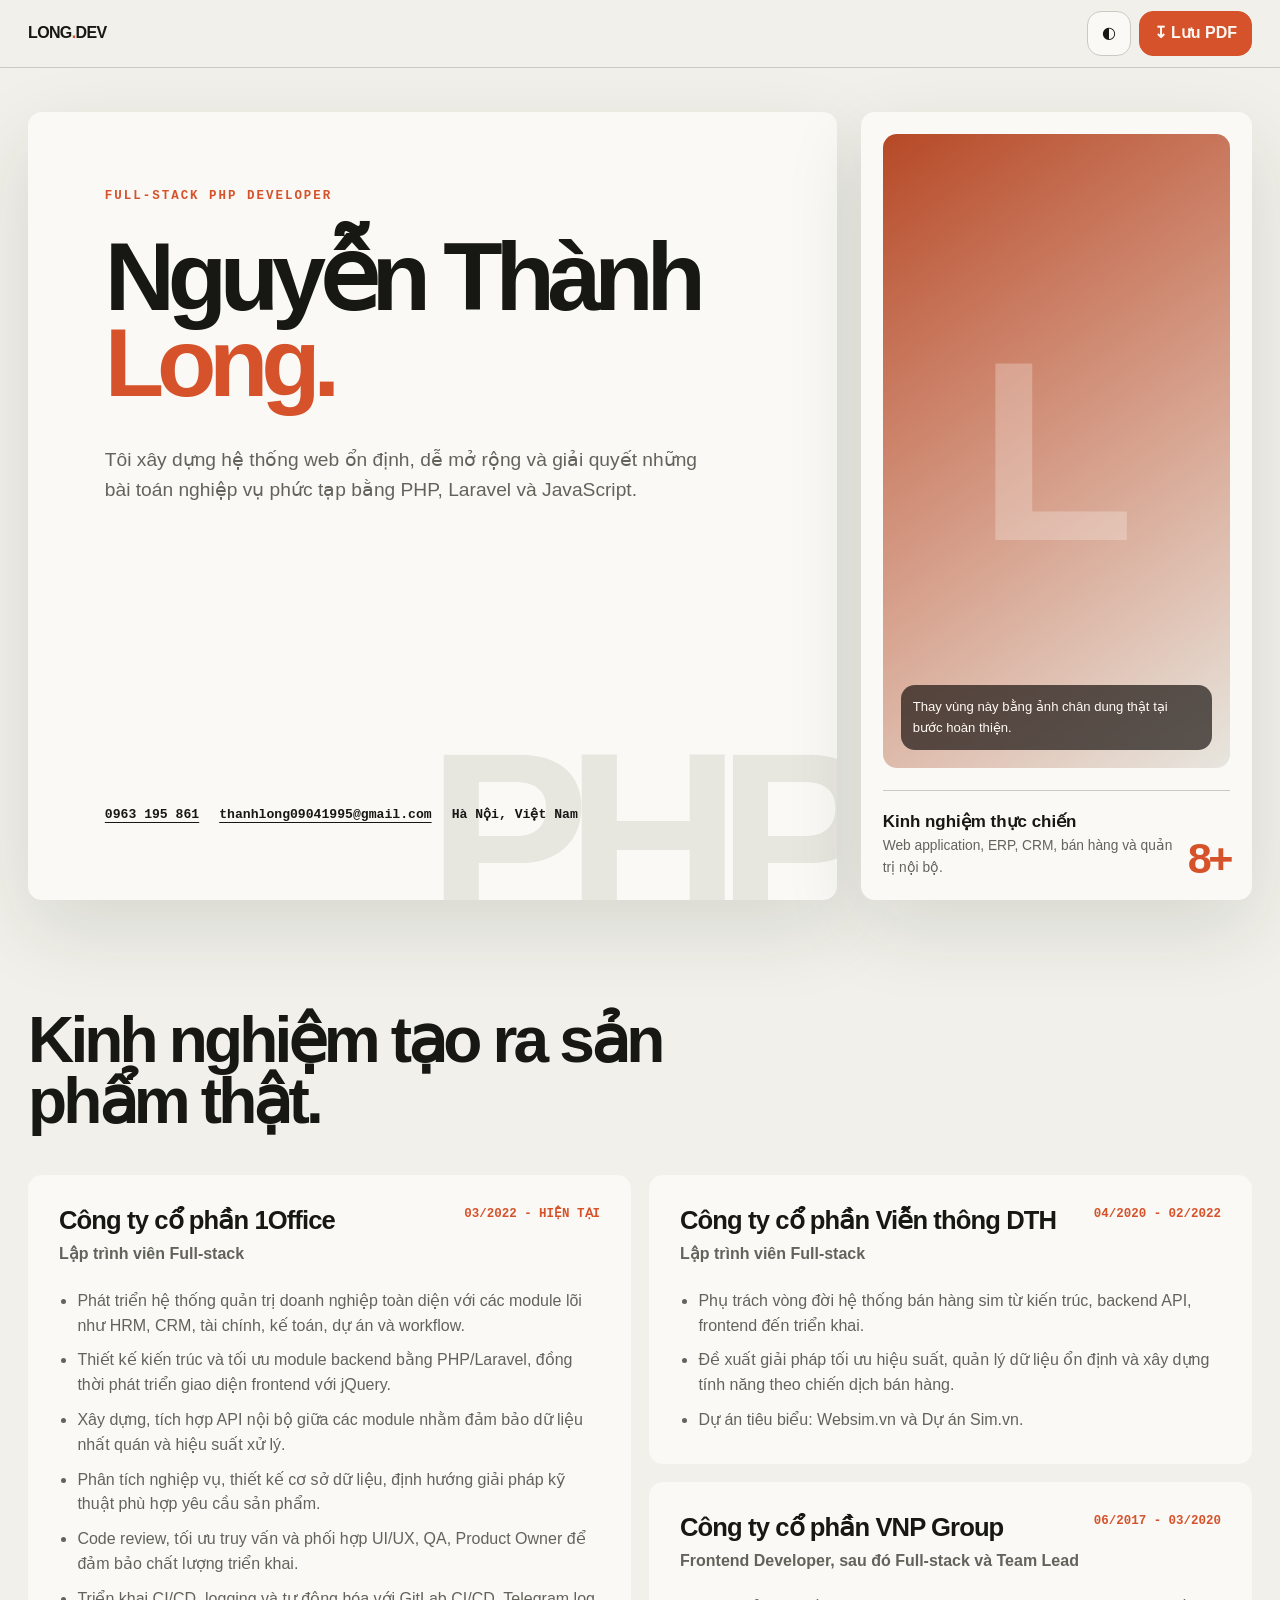
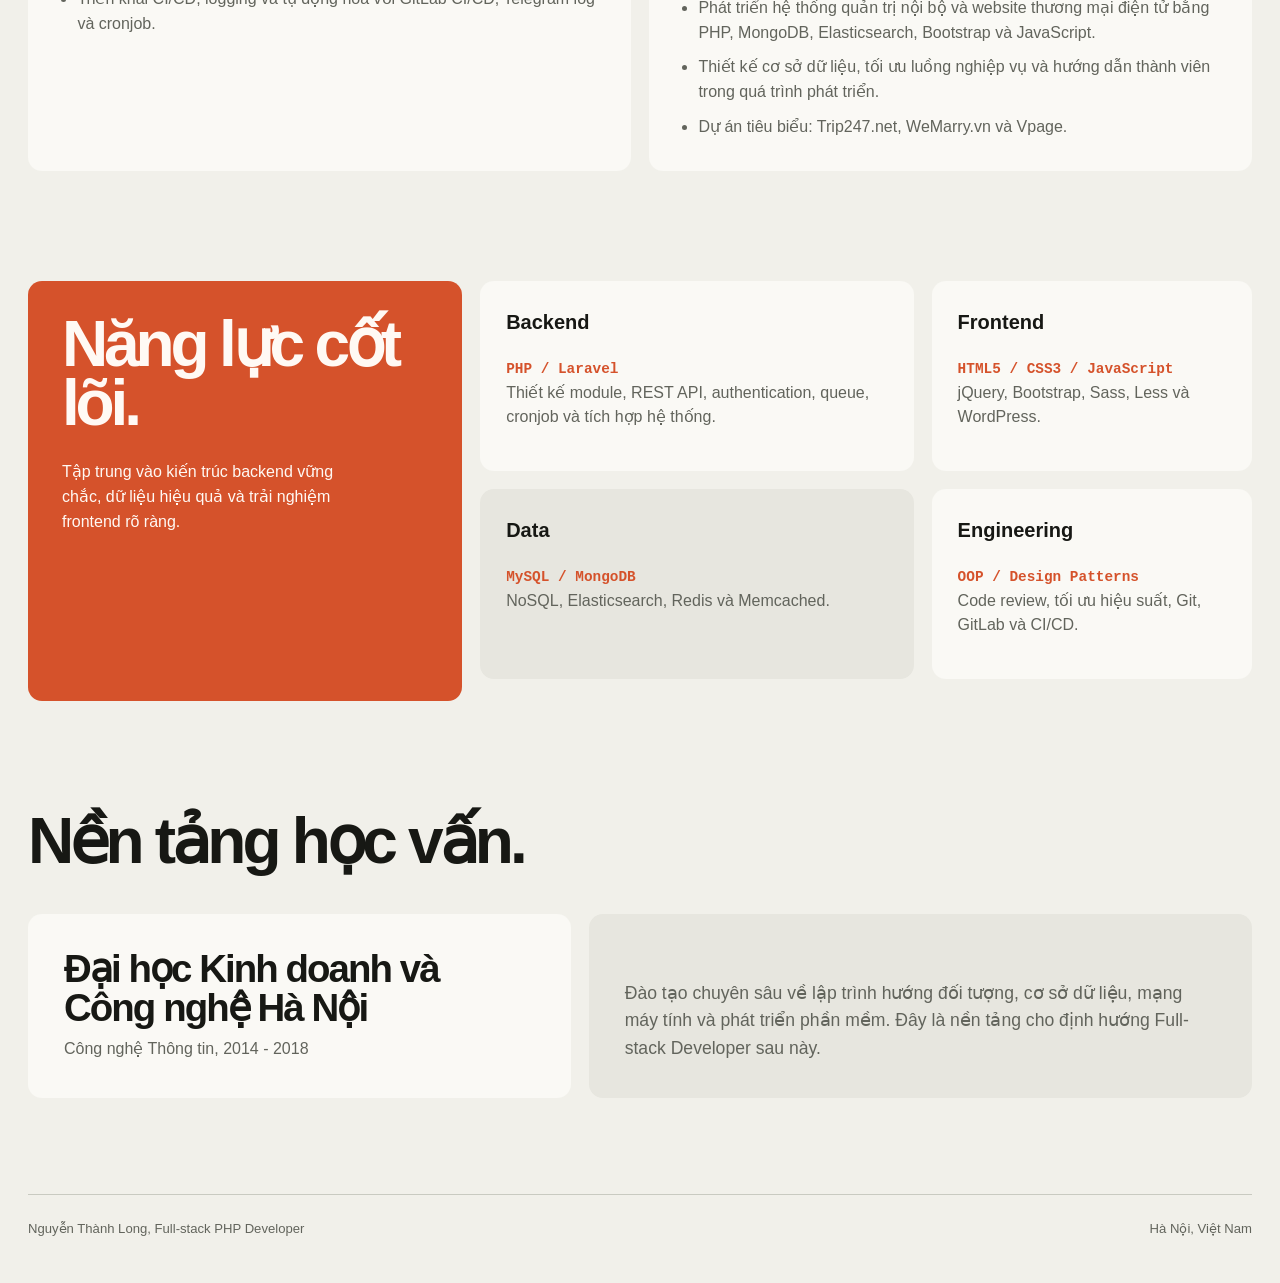
==== index.html @ 144e6370 "Publish Nguyen Thanh Long developer CV" ====
<!doctype html>
<html lang="vi">
<head>
  <meta charset="utf-8">
  <meta name="viewport" content="width=device-width, initial-scale=1">
  <meta name="description" content="CV Nguyễn Thành Long - Full-stack PHP/Laravel Developer với hơn 8 năm kinh nghiệm phát triển sản phẩm web.">
  <meta name="theme-color" content="#11120f">
  <title>Nguyễn Thành Long | Full-stack PHP Developer</title>
  <style>
    :root {
      color-scheme: light dark;
      --bg: #f1f0ea;
      --surface: #faf9f5;
      --surface-2: #e7e6df;
      --ink: #171814;
      --muted: #62645c;
      --line: #c9cac1;
      --accent: #d5522b;
      --accent-ink: #fff9f4;
      --radius: 14px;
      --shadow: 0 28px 80px rgba(37, 39, 31, .12);
    }
    @media (prefers-color-scheme: dark) {
      :root {
        --bg: #11120f;
        --surface: #191a16;
        --surface-2: #22231e;
        --ink: #eeeee8;
        --muted: #a9aba1;
        --line: #383a32;
        --accent: #e76a41;
        --accent-ink: #17100d;
        --shadow: 0 28px 80px rgba(0, 0, 0, .28);
      }
    }
    [data-theme="light"] {
      color-scheme: light;
      --bg: #f1f0ea; --surface: #faf9f5; --surface-2: #e7e6df; --ink: #171814;
      --muted: #62645c; --line: #c9cac1; --accent: #d5522b; --accent-ink: #fff9f4;
      --shadow: 0 28px 80px rgba(37, 39, 31, .12);
    }
    [data-theme="dark"] {
      color-scheme: dark;
      --bg: #11120f; --surface: #191a16; --surface-2: #22231e; --ink: #eeeee8;
      --muted: #a9aba1; --line: #383a32; --accent: #e76a41; --accent-ink: #17100d;
      --shadow: 0 28px 80px rgba(0, 0, 0, .28);
    }
    * { box-sizing: border-box; }
    html { scroll-behavior: smooth; }
    body {
      margin: 0;
      background: var(--bg);
      color: var(--ink);
      font-family: "Segoe UI Variable Display", "Aptos", "Helvetica Neue", Arial, sans-serif;
      line-height: 1.55;
      transition: background .25s ease, color .25s ease;
    }
    button, a { font: inherit; }
    a { color: inherit; }
    a:focus-visible, button:focus-visible { outline: 3px solid var(--accent); outline-offset: 4px; }
    .skip { position: fixed; top: 12px; left: 12px; transform: translateY(-150%); background: var(--accent); color: var(--accent-ink); padding: 10px 14px; z-index: 10; border-radius: var(--radius); }
    .skip:focus { transform: translateY(0); }
    .topbar {
      position: sticky; top: 0; z-index: 5; height: 68px;
      display: flex; align-items: center; justify-content: space-between;
      max-width: 1280px; margin: auto; padding: 0 28px;
      background: color-mix(in srgb, var(--bg) 88%, transparent);
      backdrop-filter: blur(16px); border-bottom: 1px solid var(--line);
    }
    .brand { font-weight: 800; letter-spacing: -.04em; text-decoration: none; }
    .brand span { color: var(--accent); }
    .actions { display: flex; gap: 8px; }
    .icon-btn, .print-btn {
      min-height: 42px; border: 1px solid var(--line); border-radius: var(--radius);
      background: var(--surface); color: var(--ink); cursor: pointer; padding: 9px 14px;
      transition: transform .2s ease, border-color .2s ease, background .2s ease;
    }
    .icon-btn:hover, .print-btn:hover { border-color: var(--accent); transform: translateY(-2px); }
    .icon-btn:active, .print-btn:active { transform: translateY(1px); }
    .print-btn { background: var(--accent); color: var(--accent-ink); border-color: var(--accent); font-weight: 700; white-space: nowrap; }
    main { max-width: 1280px; margin: auto; padding: 44px 28px 96px; }
    .hero {
      min-height: calc(100dvh - 112px); display: grid; grid-template-columns: minmax(0, 1.55fr) minmax(290px, .75fr);
      gap: 24px; align-items: stretch;
    }
    .intro, .profile-panel { border-radius: var(--radius); background: var(--surface); box-shadow: var(--shadow); }
    .intro { padding: clamp(32px, 6vw, 78px); display: flex; flex-direction: column; justify-content: space-between; overflow: hidden; position: relative; }
    .intro::after { content: "PHP"; position: absolute; right: -18px; bottom: -60px; font-weight: 900; font-size: clamp(8rem, 19vw, 18rem); letter-spacing: -.1em; color: var(--surface-2); line-height: 1; z-index: 0; }
    .intro > * { position: relative; z-index: 1; }
    .eyebrow { margin: 0 0 30px; color: var(--accent); font: 700 .78rem/1.2 Consolas, monospace; text-transform: uppercase; letter-spacing: .16em; }
    h1 { margin: 0; max-width: 820px; font-size: clamp(3.2rem, 7.6vw, 7.4rem); line-height: .89; letter-spacing: -.075em; font-weight: 850; }
    h1 strong { display: block; color: var(--accent); font-weight: inherit; }
    .summary { margin: 38px 0 0; max-width: 58ch; font-size: clamp(1rem, 1.5vw, 1.25rem); color: var(--muted); }
    .hero-meta { display: flex; flex-wrap: wrap; gap: 10px 20px; margin-top: 56px; font: 600 .82rem/1.3 Consolas, monospace; }
    .hero-meta a { text-decoration-thickness: 1px; text-underline-offset: 4px; }
    .profile-panel { padding: 22px; display: grid; grid-template-rows: 1fr auto; gap: 22px; }
    .portrait {
      min-height: 430px; border-radius: var(--radius); overflow: hidden; position: relative;
      background: linear-gradient(145deg, color-mix(in srgb, var(--accent) 72%, #653015), var(--surface-2));
      display: grid; place-items: center;
    }
    .portrait::before { content: "L"; font-size: clamp(10rem, 20vw, 18rem); font-weight: 900; color: color-mix(in srgb, var(--surface) 28%, transparent); line-height: 1; }
    .portrait-note { position: absolute; inset: auto 18px 18px; margin: 0; padding: 12px; border-radius: var(--radius); color: #fff9f4; background: rgba(22, 16, 13, .68); backdrop-filter: blur(10px); font-size: .82rem; }
    .status { display: grid; grid-template-columns: 1fr auto; gap: 14px; align-items: end; border-top: 1px solid var(--line); padding-top: 18px; }
    .status p { margin: 0; color: var(--muted); font-size: .86rem; }
    .status strong { display: block; color: var(--ink); font-size: 1.06rem; }
    .status .years { color: var(--accent); font-size: 2.7rem; line-height: .9; letter-spacing: -.08em; font-weight: 850; }
    section:not(.hero) { padding-top: 110px; }
    .section-title { margin: 0 0 42px; max-width: 760px; font-size: clamp(2.4rem, 5vw, 5.6rem); line-height: .96; letter-spacing: -.06em; }
    .timeline { display: grid; grid-template-columns: 1fr 1fr; gap: 18px; }
    .job { background: var(--surface); border-radius: var(--radius); padding: 30px; border: 1px solid transparent; transition: transform .25s ease, border-color .25s ease; }
    .job:first-child { grid-row: span 2; }
    .job:hover { transform: translateY(-4px); border-color: var(--accent); }
    .job-head { display: flex; justify-content: space-between; gap: 24px; align-items: start; }
    .job h3 { margin: 0; font-size: clamp(1.35rem, 2vw, 2rem); line-height: 1.1; letter-spacing: -.035em; }
    .period { flex: none; color: var(--accent); font: 700 .78rem/1.4 Consolas, monospace; }
    .role { color: var(--muted); margin: 8px 0 22px; font-weight: 650; }
    .job ul { margin: 0; padding-left: 1.15rem; color: var(--muted); }
    .job li + li { margin-top: 10px; }
    .skills-layout { display: grid; grid-template-columns: .72fr 1.28fr; gap: 18px; align-items: start; }
    .skill-lead { min-height: 420px; padding: 34px; border-radius: var(--radius); background: var(--accent); color: var(--accent-ink); position: sticky; top: 92px; }
    .skill-lead h2 { margin: 0; font-size: clamp(2.8rem, 5vw, 5rem); line-height: .92; letter-spacing: -.065em; }
    .skill-lead p { margin: 28px 0 0; max-width: 31ch; }
    .skill-grid { display: grid; grid-template-columns: 1.15fr .85fr; gap: 18px; }
    .skill { min-height: 190px; padding: 26px; border-radius: var(--radius); background: var(--surface); }
    .skill:nth-child(3n) { background: var(--surface-2); }
    .skill h3 { margin: 0 0 18px; font-size: 1.25rem; }
    .skill p { margin: 0; color: var(--muted); }
    .skill code { color: var(--accent); font: 700 .9rem Consolas, monospace; }
    .education { display: grid; grid-template-columns: .9fr 1.1fr; gap: 18px; }
    .edu-main, .edu-note { padding: 36px; border-radius: var(--radius); background: var(--surface); }
    .edu-main h3 { margin: 0 0 10px; font-size: clamp(1.8rem, 3vw, 3.2rem); line-height: 1; letter-spacing: -.05em; }
    .edu-main p, .edu-note p { color: var(--muted); margin: 10px 0 0; }
    .edu-note { background: var(--surface-2); display: flex; align-items: end; font-size: 1.1rem; }
    footer { max-width: 1280px; margin: auto; padding: 0 28px 44px; }
    .footer-inner { border-top: 1px solid var(--line); padding-top: 24px; display: flex; justify-content: space-between; gap: 20px; color: var(--muted); font-size: .82rem; }
    .reveal { animation: reveal .72s cubic-bezier(.16, 1, .3, 1) both; }
    .reveal:nth-child(2) { animation-delay: .1s; }
    @keyframes reveal { from { opacity: 0; transform: translateY(24px); } to { opacity: 1; transform: none; } }
    @media (max-width: 860px) {
      .topbar { padding-inline: 16px; }
      main { padding: 24px 16px 72px; }
      .hero, .timeline, .skills-layout, .education { grid-template-columns: 1fr; min-height: auto; }
      .intro { min-height: 640px; padding: 32px 24px; }
      .profile-panel { grid-template-columns: .85fr 1.15fr; grid-template-rows: none; }
      .portrait { min-height: 330px; }
      .job:first-child { grid-row: auto; }
      .skill-lead { min-height: auto; position: static; }
      section:not(.hero) { padding-top: 80px; }
    }
    @media (max-width: 600px) {
      .brand { max-width: 120px; line-height: 1.05; }
      .print-btn span { display: none; }
      .profile-panel, .skill-grid { grid-template-columns: 1fr; }
      .portrait { min-height: 390px; }
      .job-head { display: block; }
      .period { display: block; margin-top: 10px; }
      .footer-inner { flex-direction: column; }
    }
    @media (prefers-reduced-motion: reduce) {
      html { scroll-behavior: auto; }
      *, *::before, *::after { animation-duration: .01ms !important; animation-iteration-count: 1 !important; transition-duration: .01ms !important; }
    }
    @media print {
      :root, [data-theme] { color-scheme: light; --bg: #fff; --surface: #fff; --surface-2: #f0f0ec; --ink: #111; --muted: #444; --line: #bbb; --accent: #b83c1e; --accent-ink: #fff; --shadow: none; }
      @page { size: A4; margin: 12mm; }
      body { font-size: 10pt; background: #fff; }
      .topbar, .portrait-note { display: none; }
      main { max-width: none; padding: 0; }
      .hero { min-height: auto; grid-template-columns: 1.55fr .45fr; gap: 8mm; }
      .intro, .profile-panel, .job, .skill, .skill-lead, .edu-main, .edu-note { box-shadow: none; break-inside: avoid; }
      .intro { padding: 9mm; min-height: 105mm; }
      h1 { font-size: 42pt; }
      .summary { margin-top: 8mm; }
      .hero-meta { margin-top: 9mm; }
      .profile-panel { padding: 5mm; }
      .portrait { min-height: 72mm; }
      section:not(.hero) { padding-top: 12mm; }
      .section-title { font-size: 26pt; margin-bottom: 6mm; }
      .timeline { grid-template-columns: 1fr; gap: 5mm; }
      .job { padding: 7mm; border: 1px solid var(--line); }
      .job ul { columns: 2; column-gap: 8mm; }
      .skills-layout { grid-template-columns: .7fr 1.3fr; }
      .skill-lead { position: static; min-height: 0; padding: 7mm; }
      .skill-grid { gap: 4mm; }
      .skill { min-height: 0; padding: 6mm; }
      footer { padding: 8mm 0 0; }
    }
  </style>
</head>
<body>
  <a class="skip" href="#content">Bỏ qua điều hướng</a>
  <header class="topbar">
    <a class="brand" href="#content" aria-label="Về đầu trang">LONG<span>.</span>DEV</a>
    <div class="actions">
      <button class="icon-btn" id="themeToggle" type="button" aria-label="Đổi giao diện sáng tối" title="Đổi giao diện">◐</button>
      <button class="print-btn" type="button" onclick="window.print()" aria-label="In hoặc lưu CV thành PDF">↧ <span>Lưu PDF</span></button>
    </div>
  </header>

  <main id="content">
    <section class="hero" aria-labelledby="hero-title">
      <article class="intro reveal">
        <div>
          <p class="eyebrow">Full-stack PHP Developer</p>
          <h1 id="hero-title">Nguyễn Thành <strong>Long.</strong></h1>
          <p class="summary">Tôi xây dựng hệ thống web ổn định, dễ mở rộng và giải quyết những bài toán nghiệp vụ phức tạp bằng PHP, Laravel và JavaScript.</p>
        </div>
        <div class="hero-meta">
          <a href="tel:0963195861">0963 195 861</a>
          <a href="mailto:thanhlong09041995@gmail.com">thanhlong09041995@gmail.com</a>
          <span>Hà Nội, Việt Nam</span>
        </div>
      </article>

      <aside class="profile-panel reveal" aria-label="Thông tin nhanh">
        <div class="portrait" role="img" aria-label="Vị trí ảnh đại diện của Nguyễn Thành Long">
          <p class="portrait-note">Thay vùng này bằng ảnh chân dung thật tại bước hoàn thiện.</p>
        </div>
        <div class="status">
          <p><strong>Kinh nghiệm thực chiến</strong>Web application, ERP, CRM, bán hàng và quản trị nội bộ.</p>
          <div class="years" aria-label="Hơn 8 năm kinh nghiệm">8+</div>
        </div>
      </aside>
    </section>

    <section aria-labelledby="experience-title">
      <h2 class="section-title" id="experience-title">Kinh nghiệm tạo ra sản phẩm thật.</h2>
      <div class="timeline">
        <article class="job">
          <div class="job-head"><h3>Công ty cổ phần 1Office</h3><span class="period">03/2022 - HIỆN TẠI</span></div>
          <p class="role">Lập trình viên Full-stack</p>
          <ul>
            <li>Phát triển hệ thống quản trị doanh nghiệp toàn diện với các module lõi như HRM, CRM, tài chính, kế toán, dự án và workflow.</li>
            <li>Thiết kế kiến trúc và tối ưu module backend bằng PHP/Laravel, đồng thời phát triển giao diện frontend với jQuery.</li>
            <li>Xây dựng, tích hợp API nội bộ giữa các module nhằm đảm bảo dữ liệu nhất quán và hiệu suất xử lý.</li>
            <li>Phân tích nghiệp vụ, thiết kế cơ sở dữ liệu, định hướng giải pháp kỹ thuật phù hợp yêu cầu sản phẩm.</li>
            <li>Code review, tối ưu truy vấn và phối hợp UI/UX, QA, Product Owner để đảm bảo chất lượng triển khai.</li>
            <li>Triển khai CI/CD, logging và tự động hóa với GitLab CI/CD, Telegram log và cronjob.</li>
          </ul>
        </article>
        <article class="job">
          <div class="job-head"><h3>Công ty cổ phần Viễn thông DTH</h3><span class="period">04/2020 - 02/2022</span></div>
          <p class="role">Lập trình viên Full-stack</p>
          <ul>
            <li>Phụ trách vòng đời hệ thống bán hàng sim từ kiến trúc, backend API, frontend đến triển khai.</li>
            <li>Đề xuất giải pháp tối ưu hiệu suất, quản lý dữ liệu ổn định và xây dựng tính năng theo chiến dịch bán hàng.</li>
            <li>Dự án tiêu biểu: Websim.vn và Dự án Sim.vn.</li>
          </ul>
        </article>
        <article class="job">
          <div class="job-head"><h3>Công ty cổ phần VNP Group</h3><span class="period">06/2017 - 03/2020</span></div>
          <p class="role">Frontend Developer, sau đó Full-stack và Team Lead</p>
          <ul>
            <li>Phát triển hệ thống quản trị nội bộ và website thương mại điện tử bằng PHP, MongoDB, Elasticsearch, Bootstrap và JavaScript.</li>
            <li>Thiết kế cơ sở dữ liệu, tối ưu luồng nghiệp vụ và hướng dẫn thành viên trong quá trình phát triển.</li>
            <li>Dự án tiêu biểu: Trip247.net, WeMarry.vn và Vpage.</li>
          </ul>
        </article>
      </div>
    </section>

    <section class="skills-layout" aria-labelledby="skills-title">
      <div class="skill-lead">
        <h2 id="skills-title">Năng lực cốt lõi.</h2>
        <p>Tập trung vào kiến trúc backend vững chắc, dữ liệu hiệu quả và trải nghiệm frontend rõ ràng.</p>
      </div>
      <div class="skill-grid">
        <article class="skill"><h3>Backend</h3><p><code>PHP / Laravel</code><br>Thiết kế module, REST API, authentication, queue, cronjob và tích hợp hệ thống.</p></article>
        <article class="skill"><h3>Frontend</h3><p><code>HTML5 / CSS3 / JavaScript</code><br>jQuery, Bootstrap, Sass, Less và WordPress.</p></article>
        <article class="skill"><h3>Data</h3><p><code>MySQL / MongoDB</code><br>NoSQL, Elasticsearch, Redis và Memcached.</p></article>
        <article class="skill"><h3>Engineering</h3><p><code>OOP / Design Patterns</code><br>Code review, tối ưu hiệu suất, Git, GitLab và CI/CD.</p></article>
      </div>
    </section>

    <section aria-labelledby="education-title">
      <h2 class="section-title" id="education-title">Nền tảng học vấn.</h2>
      <div class="education">
        <article class="edu-main">
          <h3>Đại học Kinh doanh và Công nghệ Hà Nội</h3>
          <p>Công nghệ Thông tin, 2014 - 2018</p>
        </article>
        <aside class="edu-note">
          <p>Đào tạo chuyên sâu về lập trình hướng đối tượng, cơ sở dữ liệu, mạng máy tính và phát triển phần mềm. Đây là nền tảng cho định hướng Full-stack Developer sau này.</p>
        </aside>
      </div>
    </section>
  </main>

  <footer>
    <div class="footer-inner"><span>Nguyễn Thành Long, Full-stack PHP Developer</span><span>Hà Nội, Việt Nam</span></div>
  </footer>

  <script>
    (() => {
      const root = document.documentElement;
      const button = document.getElementById('themeToggle');
      const saved = localStorage.getItem('cv-theme');
      if (saved === 'light' || saved === 'dark') root.dataset.theme = saved;
      button.addEventListener('click', () => {
        const current = root.dataset.theme || (matchMedia('(prefers-color-scheme: dark)').matches ? 'dark' : 'light');
        const next = current === 'dark' ? 'light' : 'dark';
        root.dataset.theme = next;
        localStorage.setItem('cv-theme', next);
      });
    })();
  </script>
</body>
</html>
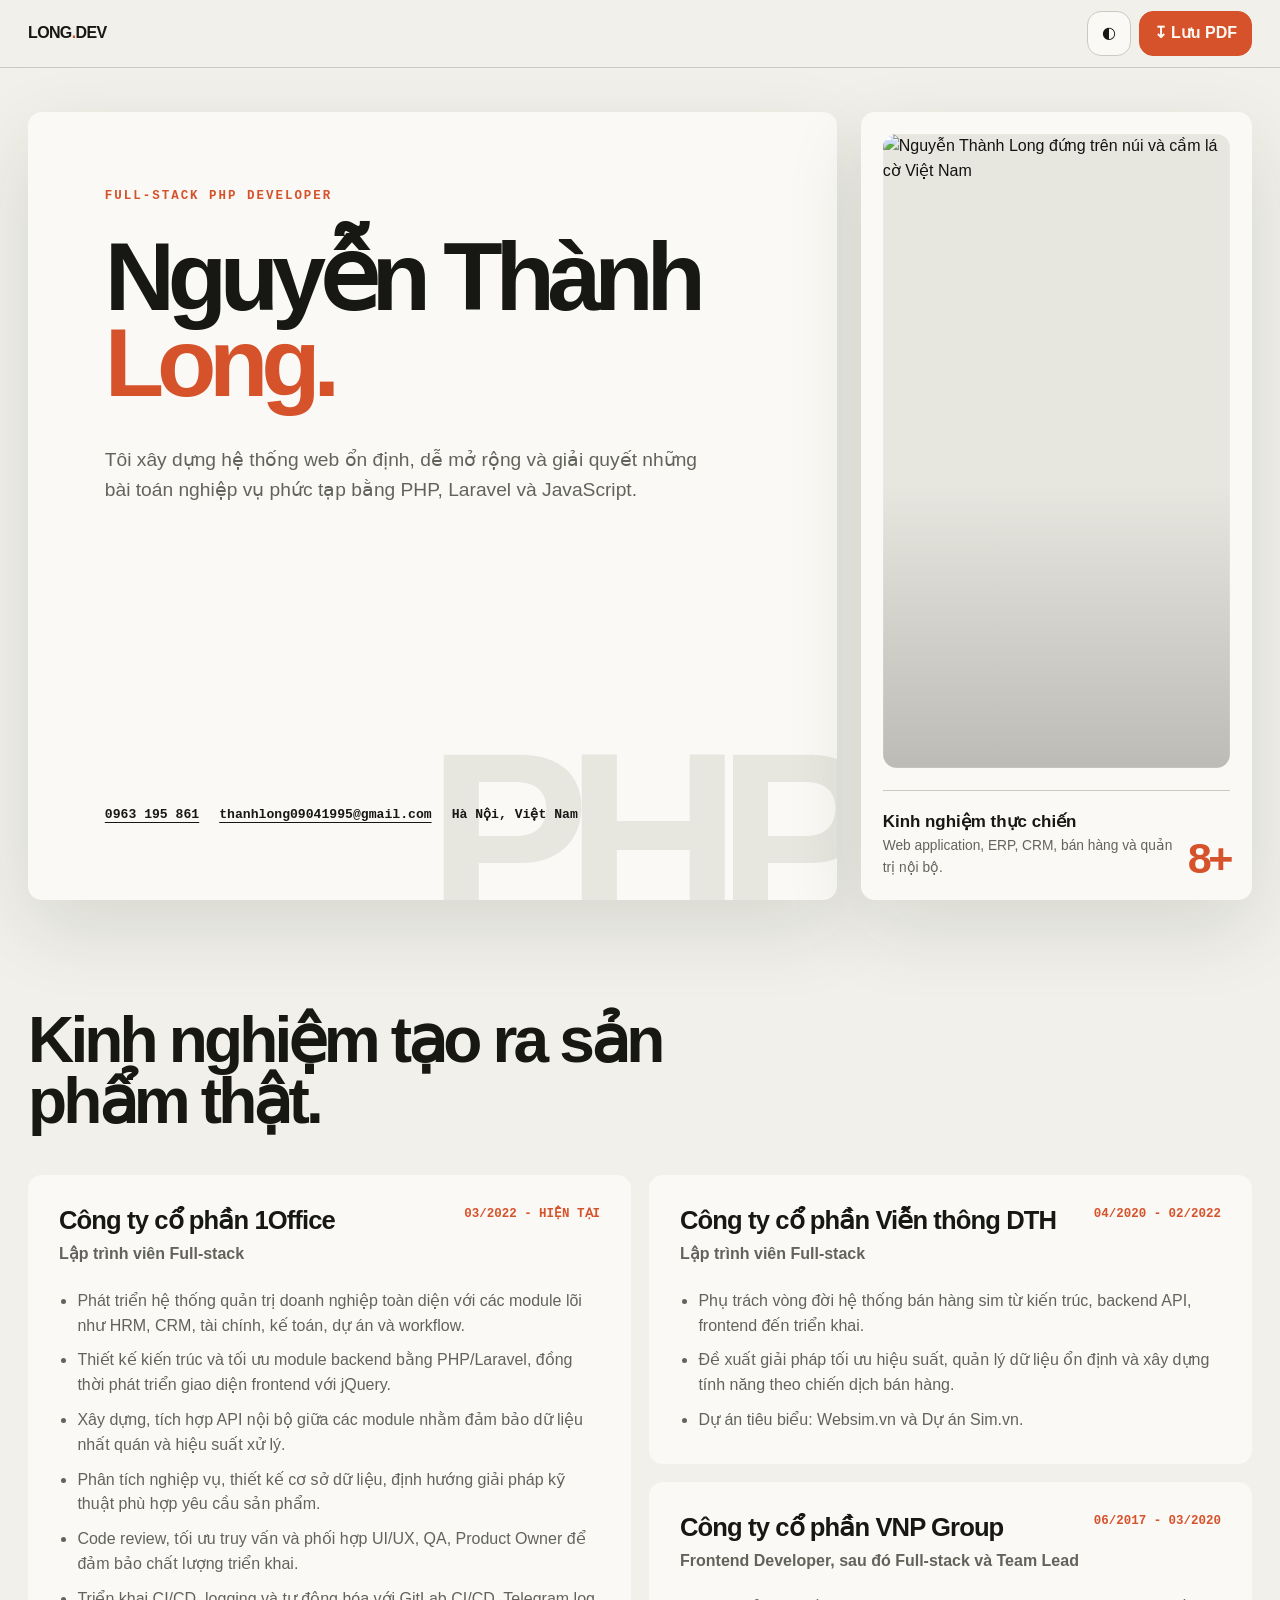
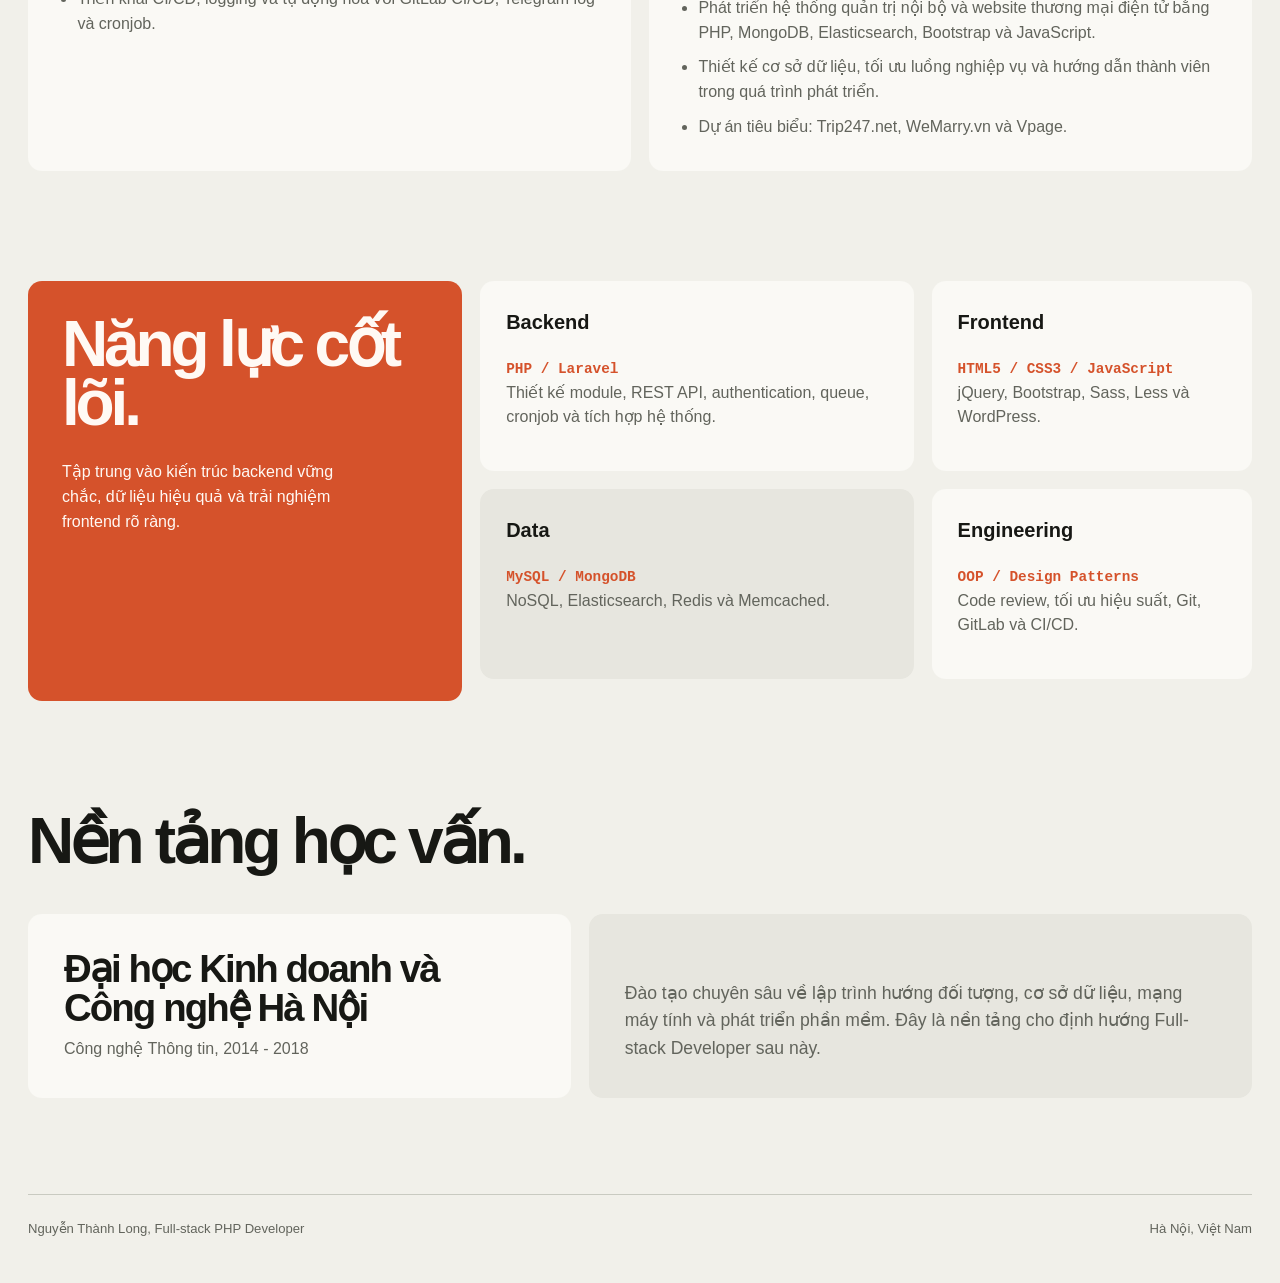
==== commit 2bd256c5: "Add profile photo and Stitch redesign prompt" ====
--- a/index.html
+++ b/index.html
@@ -96,11 +96,10 @@
     .profile-panel { padding: 22px; display: grid; grid-template-rows: 1fr auto; gap: 22px; }
     .portrait {
       min-height: 430px; border-radius: var(--radius); overflow: hidden; position: relative;
-      background: linear-gradient(145deg, color-mix(in srgb, var(--accent) 72%, #653015), var(--surface-2));
-      display: grid; place-items: center;
-    }
-    .portrait::before { content: "L"; font-size: clamp(10rem, 20vw, 18rem); font-weight: 900; color: color-mix(in srgb, var(--surface) 28%, transparent); line-height: 1; }
-    .portrait-note { position: absolute; inset: auto 18px 18px; margin: 0; padding: 12px; border-radius: var(--radius); color: #fff9f4; background: rgba(22, 16, 13, .68); backdrop-filter: blur(10px); font-size: .82rem; }
+      background: var(--surface-2);
+    }
+    .portrait img { width: 100%; height: 100%; position: absolute; inset: 0; display: block; object-fit: cover; object-position: 58% 50%; filter: saturate(.88) contrast(1.04); }
+    .portrait::after { content: ""; position: absolute; inset: 0; pointer-events: none; background: linear-gradient(to top, rgba(17, 18, 15, .2), transparent 45%); box-shadow: inset 0 0 0 1px rgba(255, 255, 255, .12); }
     .status { display: grid; grid-template-columns: 1fr auto; gap: 14px; align-items: end; border-top: 1px solid var(--line); padding-top: 18px; }
     .status p { margin: 0; color: var(--muted); font-size: .86rem; }
     .status strong { display: block; color: var(--ink); font-size: 1.06rem; }
@@ -165,7 +164,7 @@
       :root, [data-theme] { color-scheme: light; --bg: #fff; --surface: #fff; --surface-2: #f0f0ec; --ink: #111; --muted: #444; --line: #bbb; --accent: #b83c1e; --accent-ink: #fff; --shadow: none; }
       @page { size: A4; margin: 12mm; }
       body { font-size: 10pt; background: #fff; }
-      .topbar, .portrait-note { display: none; }
+      .topbar { display: none; }
       main { max-width: none; padding: 0; }
       .hero { min-height: auto; grid-template-columns: 1.55fr .45fr; gap: 8mm; }
       .intro, .profile-panel, .job, .skill, .skill-lead, .edu-main, .edu-note { box-shadow: none; break-inside: avoid; }
@@ -214,8 +213,8 @@
       </article>
 
       <aside class="profile-panel reveal" aria-label="Thông tin nhanh">
-        <div class="portrait" role="img" aria-label="Vị trí ảnh đại diện của Nguyễn Thành Long">
-          <p class="portrait-note">Thay vùng này bằng ảnh chân dung thật tại bước hoàn thiện.</p>
+        <div class="portrait">
+          <img src="Image/anhdaidien.jpg" alt="Nguyễn Thành Long đứng trên núi và cầm lá cờ Việt Nam" width="960" height="960" fetchpriority="high">
         </div>
         <div class="status">
           <p><strong>Kinh nghiệm thực chiến</strong>Web application, ERP, CRM, bán hàng và quản trị nội bộ.</p>
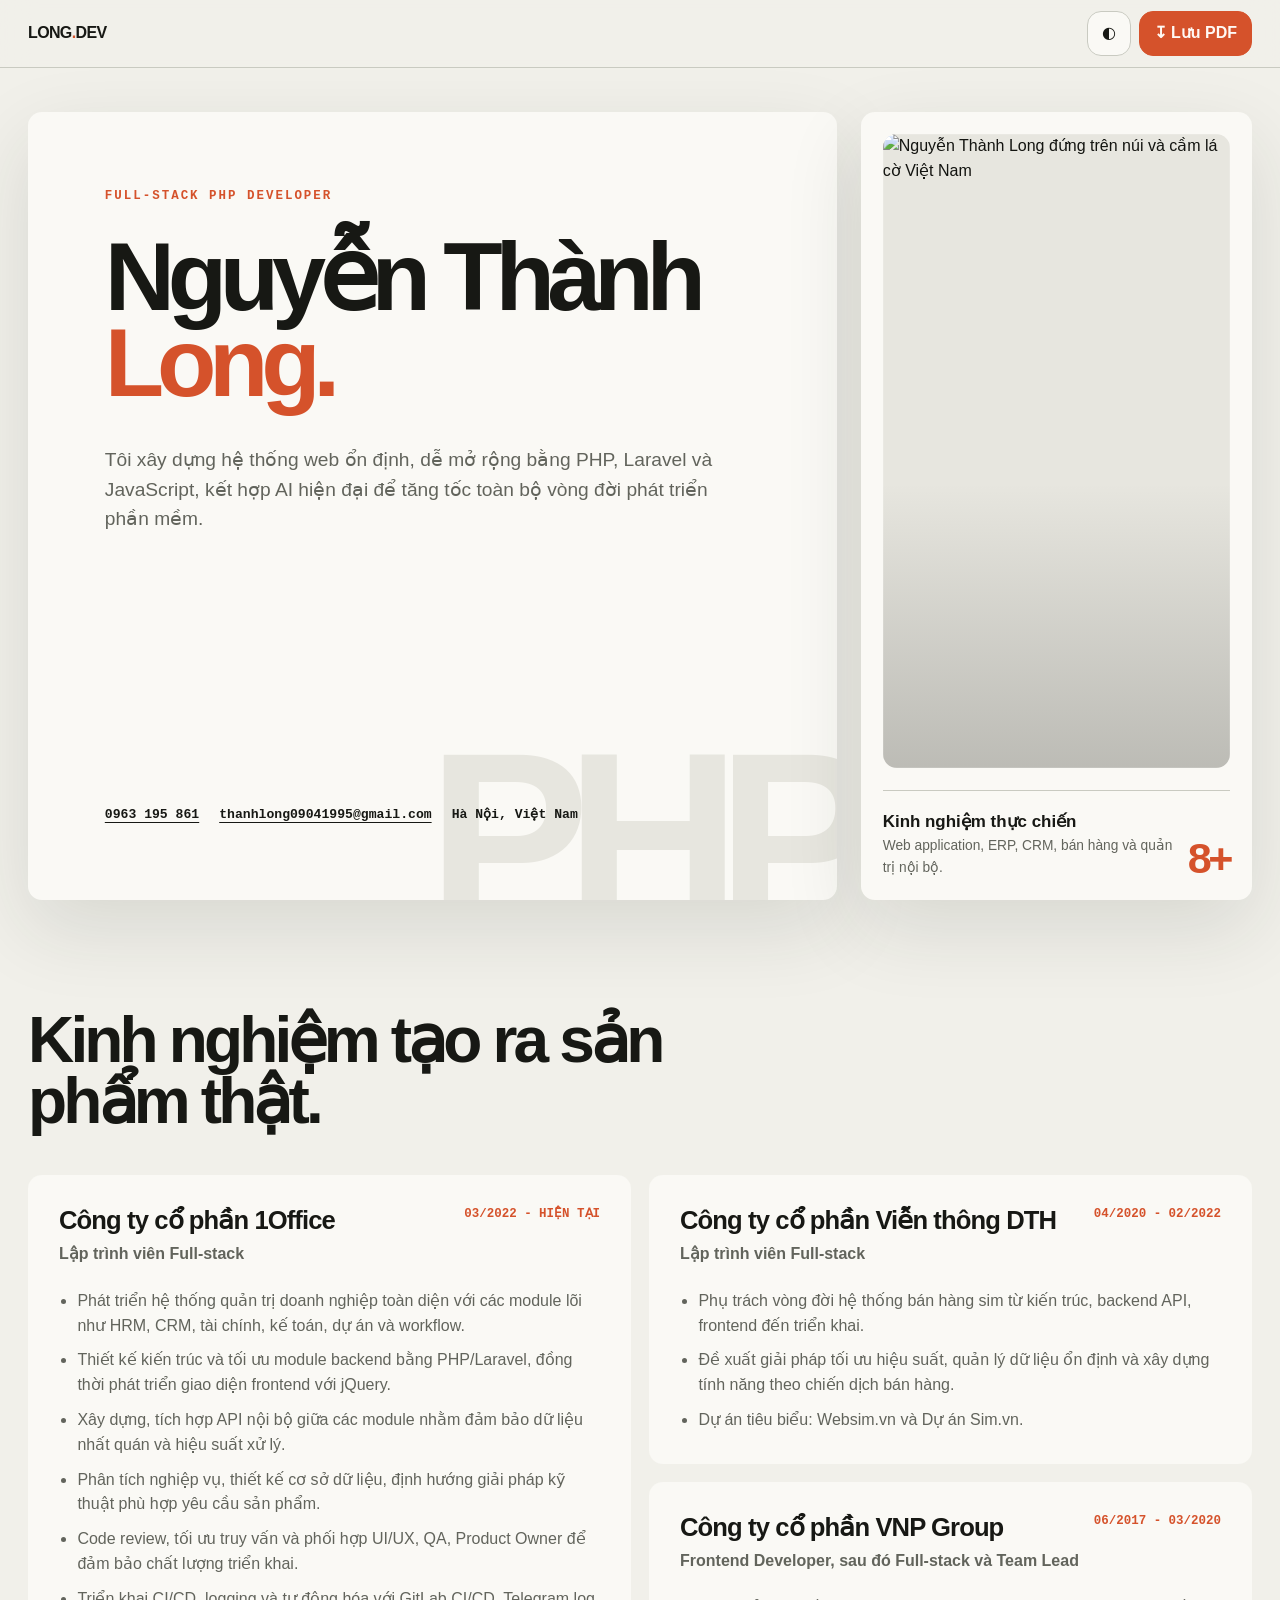
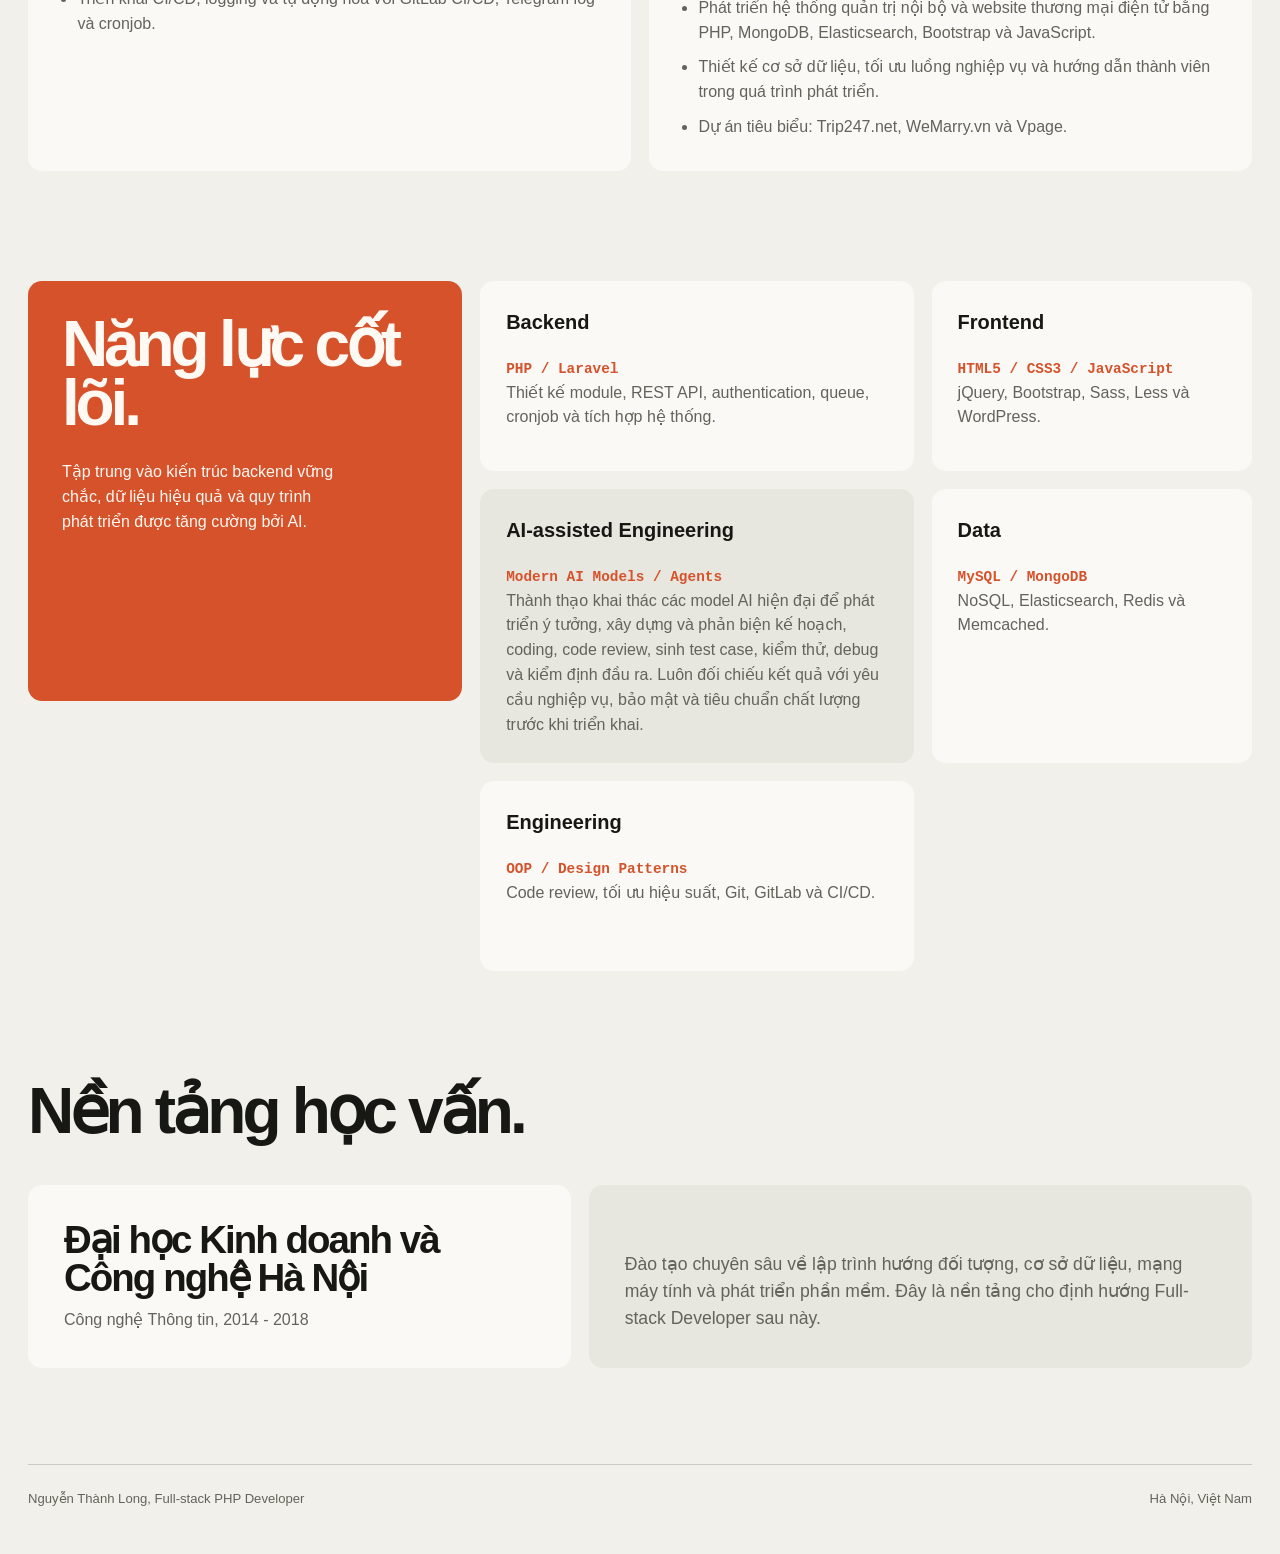
==== commit 68b4188c: "Highlight AI-assisted software engineering experience" ====
--- a/index.html
+++ b/index.html
@@ -203,7 +203,7 @@
         <div>
           <p class="eyebrow">Full-stack PHP Developer</p>
           <h1 id="hero-title">Nguyễn Thành <strong>Long.</strong></h1>
-          <p class="summary">Tôi xây dựng hệ thống web ổn định, dễ mở rộng và giải quyết những bài toán nghiệp vụ phức tạp bằng PHP, Laravel và JavaScript.</p>
+          <p class="summary">Tôi xây dựng hệ thống web ổn định, dễ mở rộng bằng PHP, Laravel và JavaScript, kết hợp AI hiện đại để tăng tốc toàn bộ vòng đời phát triển phần mềm.</p>
         </div>
         <div class="hero-meta">
           <a href="tel:0963195861">0963 195 861</a>
@@ -262,11 +262,12 @@
     <section class="skills-layout" aria-labelledby="skills-title">
       <div class="skill-lead">
         <h2 id="skills-title">Năng lực cốt lõi.</h2>
-        <p>Tập trung vào kiến trúc backend vững chắc, dữ liệu hiệu quả và trải nghiệm frontend rõ ràng.</p>
+        <p>Tập trung vào kiến trúc backend vững chắc, dữ liệu hiệu quả và quy trình phát triển được tăng cường bởi AI.</p>
       </div>
       <div class="skill-grid">
         <article class="skill"><h3>Backend</h3><p><code>PHP / Laravel</code><br>Thiết kế module, REST API, authentication, queue, cronjob và tích hợp hệ thống.</p></article>
         <article class="skill"><h3>Frontend</h3><p><code>HTML5 / CSS3 / JavaScript</code><br>jQuery, Bootstrap, Sass, Less và WordPress.</p></article>
+        <article class="skill"><h3>AI-assisted Engineering</h3><p><code>Modern AI Models / Agents</code><br>Thành thạo khai thác các model AI hiện đại để phát triển ý tưởng, xây dựng và phản biện kế hoạch, coding, code review, sinh test case, kiểm thử, debug và kiểm định đầu ra. Luôn đối chiếu kết quả với yêu cầu nghiệp vụ, bảo mật và tiêu chuẩn chất lượng trước khi triển khai.</p></article>
         <article class="skill"><h3>Data</h3><p><code>MySQL / MongoDB</code><br>NoSQL, Elasticsearch, Redis và Memcached.</p></article>
         <article class="skill"><h3>Engineering</h3><p><code>OOP / Design Patterns</code><br>Code review, tối ưu hiệu suất, Git, GitLab và CI/CD.</p></article>
       </div>
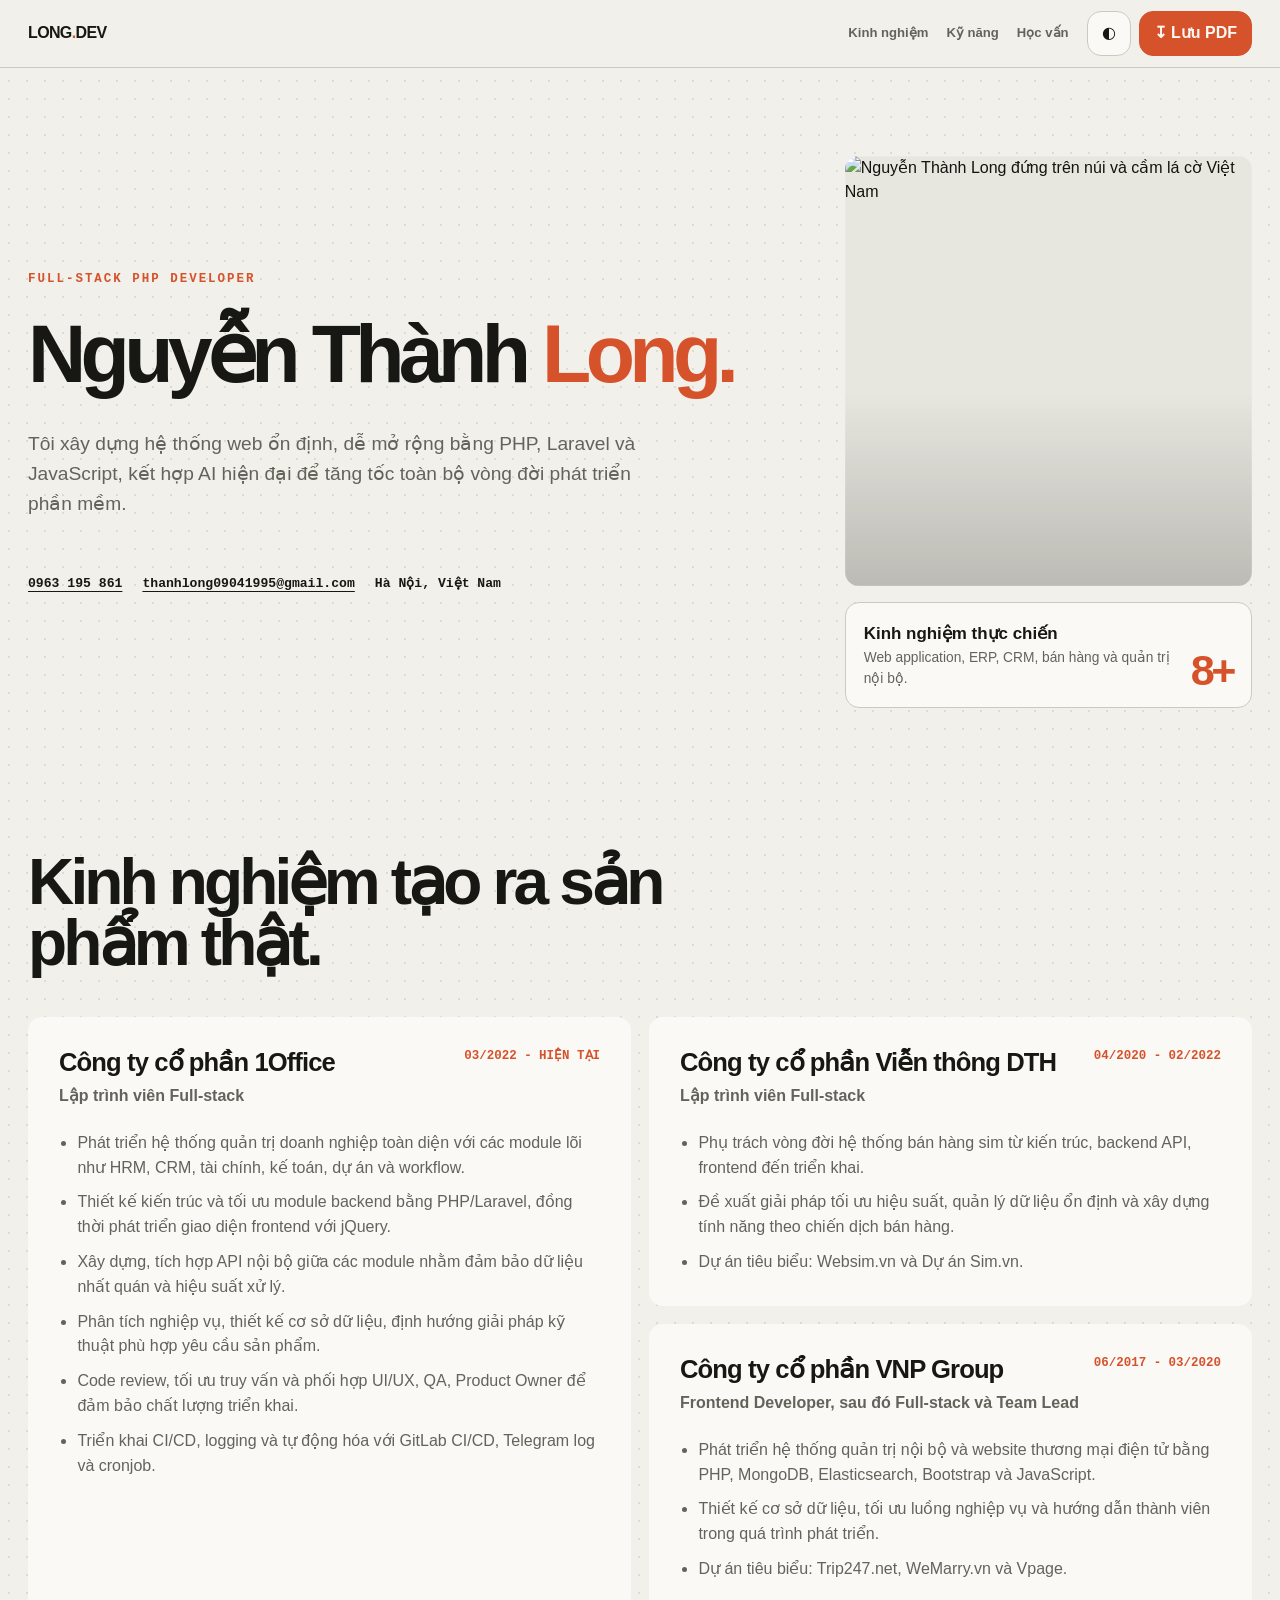
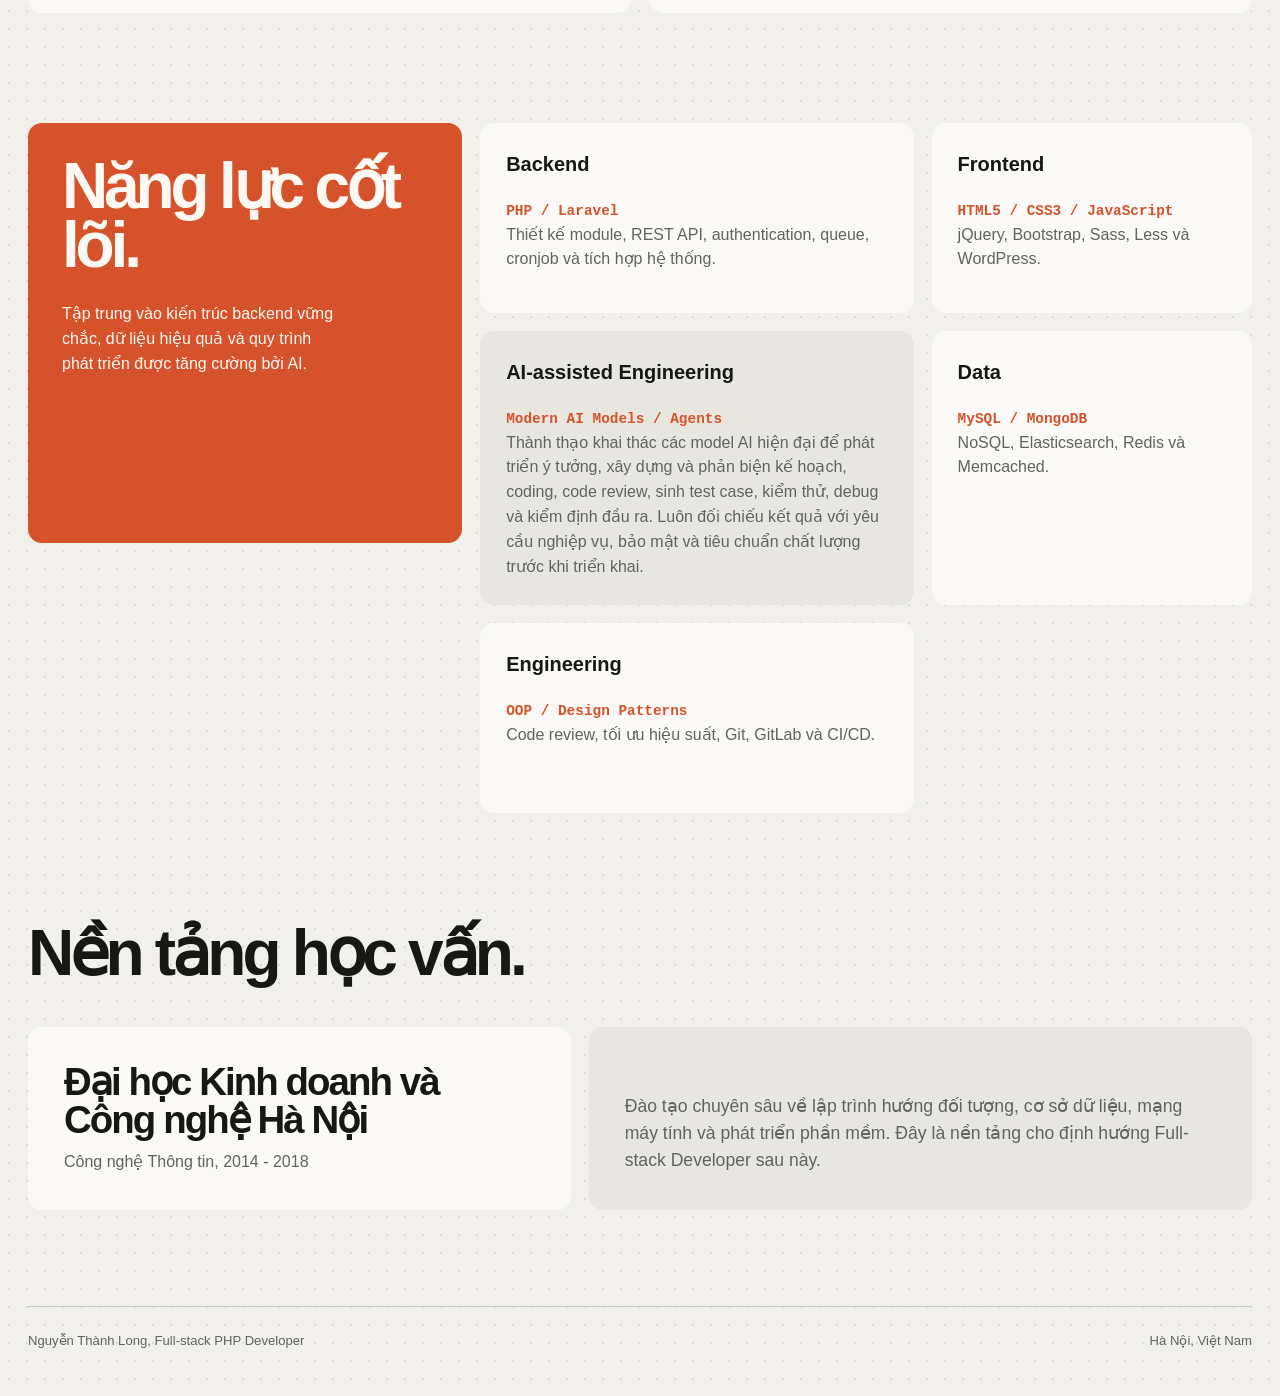
==== commit 8dfccc2c: "Refine responsive editorial CV design" ====
--- a/index.html
+++ b/index.html
@@ -49,11 +49,13 @@
     html { scroll-behavior: smooth; }
     body {
       margin: 0;
-      background: var(--bg);
+      background-color: var(--bg);
+      background-image: radial-gradient(color-mix(in srgb, var(--line) 55%, transparent) .75px, transparent .75px);
+      background-size: 18px 18px;
       color: var(--ink);
       font-family: "Segoe UI Variable Display", "Aptos", "Helvetica Neue", Arial, sans-serif;
       line-height: 1.55;
-      transition: background .25s ease, color .25s ease;
+      transition: background-color .25s ease, color .25s ease;
     }
     button, a { font: inherit; }
     a { color: inherit; }
@@ -64,12 +66,15 @@
       position: sticky; top: 0; z-index: 5; height: 68px;
       display: flex; align-items: center; justify-content: space-between;
       max-width: 1280px; margin: auto; padding: 0 28px;
-      background: color-mix(in srgb, var(--bg) 88%, transparent);
+      background: color-mix(in srgb, var(--bg) 92%, transparent);
       backdrop-filter: blur(16px); border-bottom: 1px solid var(--line);
     }
-    .brand { font-weight: 800; letter-spacing: -.04em; text-decoration: none; }
+    .brand { font-weight: 850; letter-spacing: -.04em; text-decoration: none; }
     .brand span { color: var(--accent); }
-    .actions { display: flex; gap: 8px; }
+    .header-tools, .actions, .nav { display: flex; align-items: center; gap: 18px; }
+    .nav a { color: var(--muted); font-size: .82rem; font-weight: 650; text-decoration: none; }
+    .nav a:hover { color: var(--ink); }
+    .actions { gap: 8px; }
     .icon-btn, .print-btn {
       min-height: 42px; border: 1px solid var(--line); border-radius: var(--radius);
       background: var(--surface); color: var(--ink); cursor: pointer; padding: 9px 14px;
@@ -78,29 +83,27 @@
     .icon-btn:hover, .print-btn:hover { border-color: var(--accent); transform: translateY(-2px); }
     .icon-btn:active, .print-btn:active { transform: translateY(1px); }
     .print-btn { background: var(--accent); color: var(--accent-ink); border-color: var(--accent); font-weight: 700; white-space: nowrap; }
-    main { max-width: 1280px; margin: auto; padding: 44px 28px 96px; }
+    main { max-width: 1280px; margin: auto; padding: 54px 28px 96px; }
     .hero {
-      min-height: calc(100dvh - 112px); display: grid; grid-template-columns: minmax(0, 1.55fr) minmax(290px, .75fr);
-      gap: 24px; align-items: stretch;
-    }
-    .intro, .profile-panel { border-radius: var(--radius); background: var(--surface); box-shadow: var(--shadow); }
-    .intro { padding: clamp(32px, 6vw, 78px); display: flex; flex-direction: column; justify-content: space-between; overflow: hidden; position: relative; }
-    .intro::after { content: "PHP"; position: absolute; right: -18px; bottom: -60px; font-weight: 900; font-size: clamp(8rem, 19vw, 18rem); letter-spacing: -.1em; color: var(--surface-2); line-height: 1; z-index: 0; }
+      min-height: 620px; display: grid; grid-template-columns: minmax(0, 1.55fr) minmax(300px, .85fr);
+      gap: clamp(30px, 6vw, 74px); align-items: center;
+    }
+    .intro { padding: clamp(24px, 3vw, 42px) 0; display: flex; min-width: 0; flex-direction: column; justify-content: center; overflow: hidden; position: relative; }
+    .profile-panel { padding: 0; display: grid; grid-template-rows: 1fr auto; gap: 16px; }
     .intro > * { position: relative; z-index: 1; }
     .eyebrow { margin: 0 0 30px; color: var(--accent); font: 700 .78rem/1.2 Consolas, monospace; text-transform: uppercase; letter-spacing: .16em; }
-    h1 { margin: 0; max-width: 820px; font-size: clamp(3.2rem, 7.6vw, 7.4rem); line-height: .89; letter-spacing: -.075em; font-weight: 850; }
-    h1 strong { display: block; color: var(--accent); font-weight: inherit; }
+    h1 { margin: 0; max-width: 820px; font-size: clamp(3.2rem, 6.3vw, 6.3rem); line-height: .92; letter-spacing: -.07em; font-weight: 850; }
+    h1 strong { display: inline; color: var(--accent); font-weight: inherit; }
     .summary { margin: 38px 0 0; max-width: 58ch; font-size: clamp(1rem, 1.5vw, 1.25rem); color: var(--muted); }
     .hero-meta { display: flex; flex-wrap: wrap; gap: 10px 20px; margin-top: 56px; font: 600 .82rem/1.3 Consolas, monospace; }
     .hero-meta a { text-decoration-thickness: 1px; text-underline-offset: 4px; }
-    .profile-panel { padding: 22px; display: grid; grid-template-rows: 1fr auto; gap: 22px; }
     .portrait {
       min-height: 430px; border-radius: var(--radius); overflow: hidden; position: relative;
       background: var(--surface-2);
     }
     .portrait img { width: 100%; height: 100%; position: absolute; inset: 0; display: block; object-fit: cover; object-position: 58% 50%; filter: saturate(.88) contrast(1.04); }
     .portrait::after { content: ""; position: absolute; inset: 0; pointer-events: none; background: linear-gradient(to top, rgba(17, 18, 15, .2), transparent 45%); box-shadow: inset 0 0 0 1px rgba(255, 255, 255, .12); }
-    .status { display: grid; grid-template-columns: 1fr auto; gap: 14px; align-items: end; border-top: 1px solid var(--line); padding-top: 18px; }
+    .status { display: grid; grid-template-columns: 1fr auto; gap: 14px; align-items: end; border: 1px solid var(--line); border-radius: var(--radius); background: var(--surface); padding: 18px; }
     .status p { margin: 0; color: var(--muted); font-size: .86rem; }
     .status strong { display: block; color: var(--ink); font-size: 1.06rem; }
     .status .years { color: var(--accent); font-size: 2.7rem; line-height: .9; letter-spacing: -.08em; font-weight: 850; }
@@ -138,9 +141,10 @@
     @keyframes reveal { from { opacity: 0; transform: translateY(24px); } to { opacity: 1; transform: none; } }
     @media (max-width: 860px) {
       .topbar { padding-inline: 16px; }
+      .nav { display: none; }
       main { padding: 24px 16px 72px; }
       .hero, .timeline, .skills-layout, .education { grid-template-columns: 1fr; min-height: auto; }
-      .intro { min-height: 640px; padding: 32px 24px; }
+      .intro { min-height: auto; padding: 32px 0; }
       .profile-panel { grid-template-columns: .85fr 1.15fr; grid-template-rows: none; }
       .portrait { min-height: 330px; }
       .job:first-child { grid-row: auto; }
@@ -149,7 +153,12 @@
     }
     @media (max-width: 600px) {
       .brand { max-width: 120px; line-height: 1.05; }
-      .print-btn span { display: none; }
+      .header-tools { gap: 8px; }
+      .print-btn span { display: inline; }
+      .icon-btn, .print-btn { min-height: 44px; padding: 8px 12px; }
+      h1 { font-size: clamp(2.65rem, 13vw, 3.7rem); }
+      .summary { margin-top: 24px; }
+      .hero-meta { margin-top: 30px; flex-direction: column; }
       .profile-panel, .skill-grid { grid-template-columns: 1fr; }
       .portrait { min-height: 390px; }
       .job-head { display: block; }
@@ -191,9 +200,16 @@
   <a class="skip" href="#content">Bỏ qua điều hướng</a>
   <header class="topbar">
     <a class="brand" href="#content" aria-label="Về đầu trang">LONG<span>.</span>DEV</a>
-    <div class="actions">
+    <div class="header-tools">
+      <nav class="nav" aria-label="Điều hướng chính">
+        <a href="#kinh-nghiem">Kinh nghiệm</a>
+        <a href="#ky-nang">Kỹ năng</a>
+        <a href="#hoc-van">Học vấn</a>
+      </nav>
+      <div class="actions">
       <button class="icon-btn" id="themeToggle" type="button" aria-label="Đổi giao diện sáng tối" title="Đổi giao diện">◐</button>
       <button class="print-btn" type="button" onclick="window.print()" aria-label="In hoặc lưu CV thành PDF">↧ <span>Lưu PDF</span></button>
+      </div>
     </div>
   </header>
 
@@ -223,7 +239,7 @@
       </aside>
     </section>
 
-    <section aria-labelledby="experience-title">
+    <section id="kinh-nghiem" aria-labelledby="experience-title">
       <h2 class="section-title" id="experience-title">Kinh nghiệm tạo ra sản phẩm thật.</h2>
       <div class="timeline">
         <article class="job">
@@ -259,7 +275,7 @@
       </div>
     </section>
 
-    <section class="skills-layout" aria-labelledby="skills-title">
+    <section class="skills-layout" id="ky-nang" aria-labelledby="skills-title">
       <div class="skill-lead">
         <h2 id="skills-title">Năng lực cốt lõi.</h2>
         <p>Tập trung vào kiến trúc backend vững chắc, dữ liệu hiệu quả và quy trình phát triển được tăng cường bởi AI.</p>
@@ -273,7 +289,7 @@
       </div>
     </section>
 
-    <section aria-labelledby="education-title">
+    <section id="hoc-van" aria-labelledby="education-title">
       <h2 class="section-title" id="education-title">Nền tảng học vấn.</h2>
       <div class="education">
         <article class="edu-main">
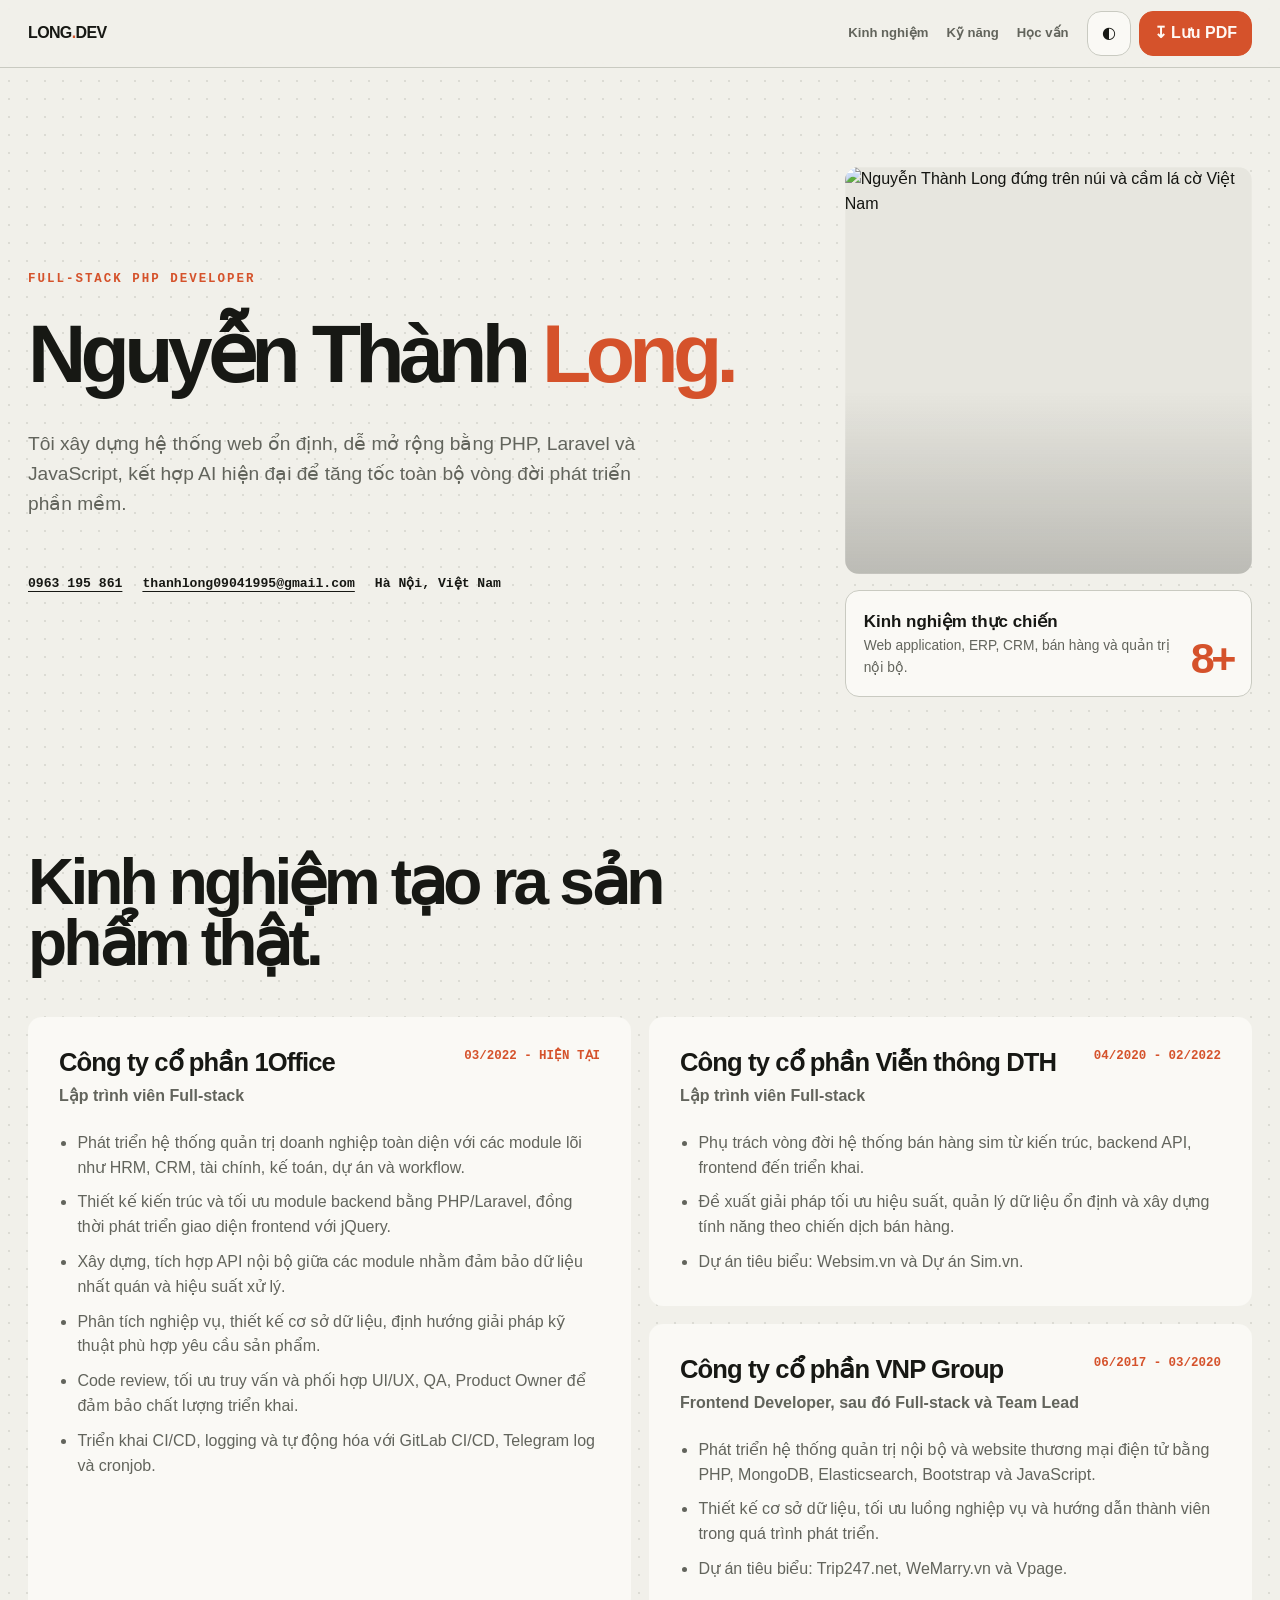
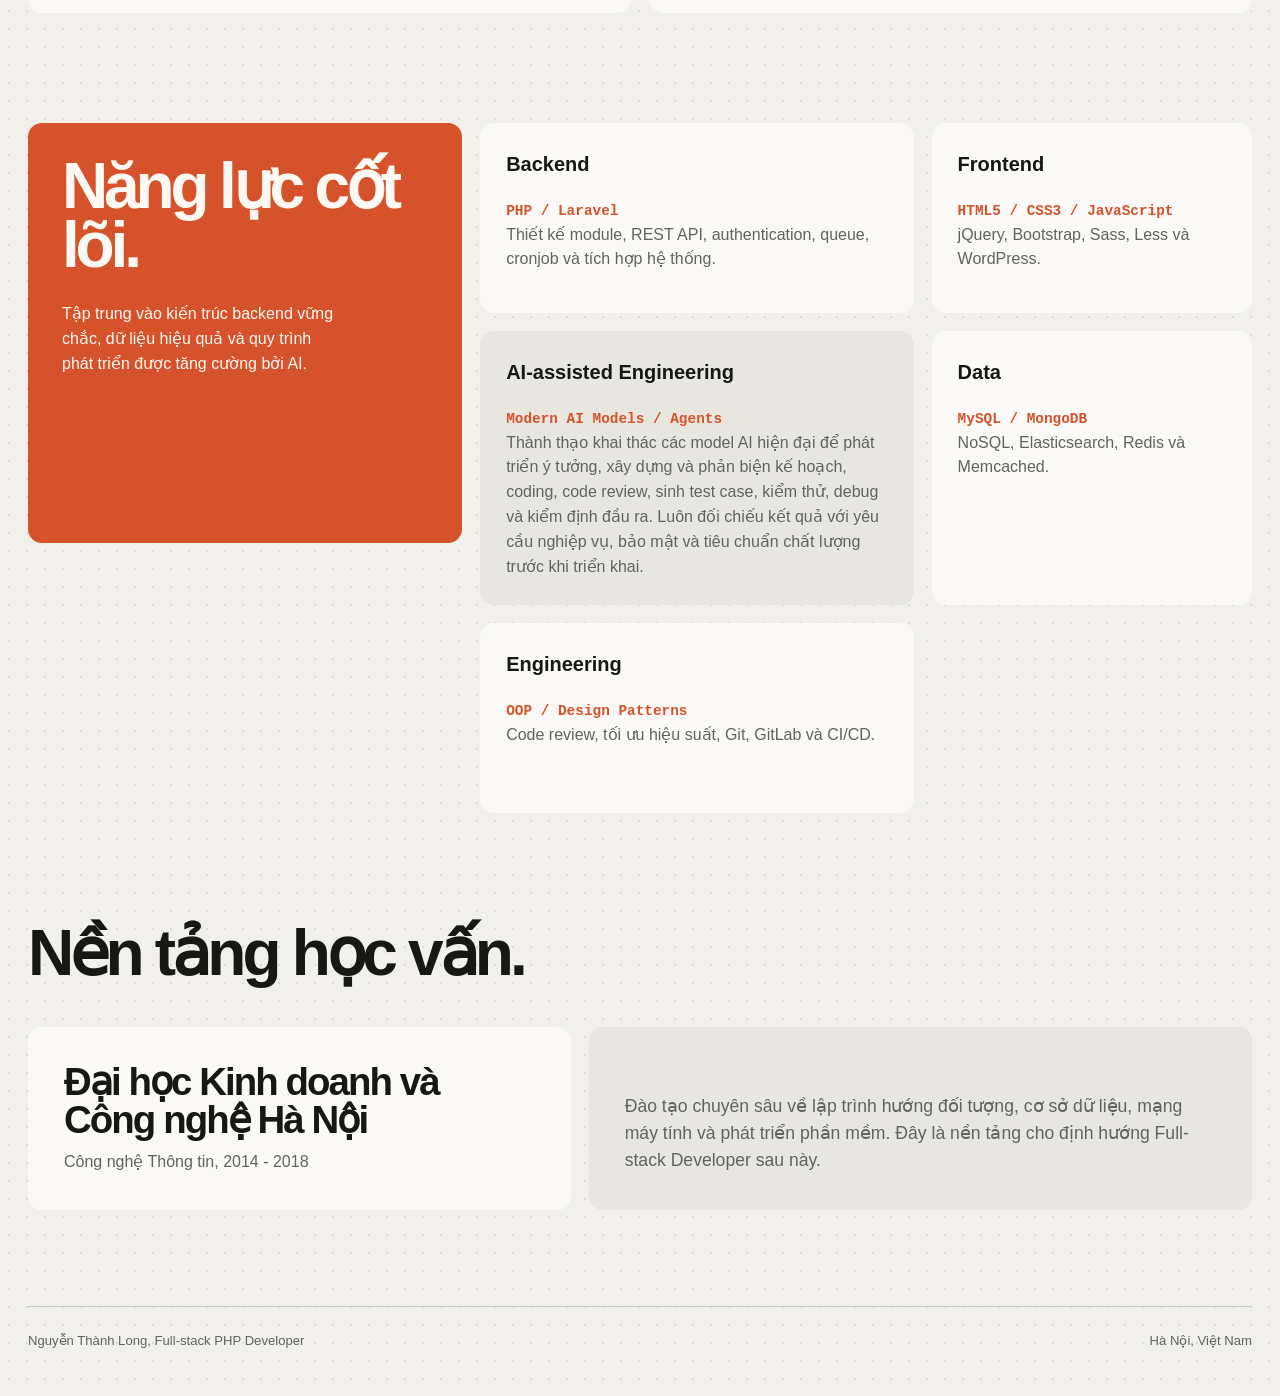
==== commit 9833397a: "Fit CV print layout to one A4 page" ====
--- a/index.html
+++ b/index.html
@@ -98,7 +98,7 @@
     .hero-meta { display: flex; flex-wrap: wrap; gap: 10px 20px; margin-top: 56px; font: 600 .82rem/1.3 Consolas, monospace; }
     .hero-meta a { text-decoration-thickness: 1px; text-underline-offset: 4px; }
     .portrait {
-      min-height: 430px; border-radius: var(--radius); overflow: hidden; position: relative;
+      width: 100%; aspect-ratio: 1; border-radius: var(--radius); overflow: hidden; position: relative;
       background: var(--surface-2);
     }
     .portrait img { width: 100%; height: 100%; position: absolute; inset: 0; display: block; object-fit: cover; object-position: 58% 50%; filter: saturate(.88) contrast(1.04); }
@@ -146,7 +146,6 @@
       .hero, .timeline, .skills-layout, .education { grid-template-columns: 1fr; min-height: auto; }
       .intro { min-height: auto; padding: 32px 0; }
       .profile-panel { grid-template-columns: .85fr 1.15fr; grid-template-rows: none; }
-      .portrait { min-height: 330px; }
       .job:first-child { grid-row: auto; }
       .skill-lead { min-height: auto; position: static; }
       section:not(.hero) { padding-top: 80px; }
@@ -160,7 +159,6 @@
       .summary { margin-top: 24px; }
       .hero-meta { margin-top: 30px; flex-direction: column; }
       .profile-panel, .skill-grid { grid-template-columns: 1fr; }
-      .portrait { min-height: 390px; }
       .job-head { display: block; }
       .period { display: block; margin-top: 10px; }
       .footer-inner { flex-direction: column; }
@@ -170,29 +168,48 @@
       *, *::before, *::after { animation-duration: .01ms !important; animation-iteration-count: 1 !important; transition-duration: .01ms !important; }
     }
     @media print {
-      :root, [data-theme] { color-scheme: light; --bg: #fff; --surface: #fff; --surface-2: #f0f0ec; --ink: #111; --muted: #444; --line: #bbb; --accent: #b83c1e; --accent-ink: #fff; --shadow: none; }
-      @page { size: A4; margin: 12mm; }
-      body { font-size: 10pt; background: #fff; }
-      .topbar { display: none; }
-      main { max-width: none; padding: 0; }
-      .hero { min-height: auto; grid-template-columns: 1.55fr .45fr; gap: 8mm; }
+      :root, [data-theme] { color-scheme: light; --bg: #fff; --surface: #fff; --surface-2: #f3f3ef; --ink: #111; --muted: #3f403b; --line: #c7c7c0; --accent: #b83c1e; --accent-ink: #fff; --shadow: none; }
+      @page { size: A4 portrait; margin: 7mm; }
+      html, body { width: 100%; background: #fff !important; }
+      body { font-size: 7pt; line-height: 1.28; background-image: none; print-color-adjust: exact; -webkit-print-color-adjust: exact; }
+      .topbar, footer, .skip { display: none !important; }
+      main { width: 100%; max-width: none; padding: 0; }
+      .hero { min-height: 0; grid-template-columns: 1fr 39mm; gap: 5mm; align-items: center; }
       .intro, .profile-panel, .job, .skill, .skill-lead, .edu-main, .edu-note { box-shadow: none; break-inside: avoid; }
-      .intro { padding: 9mm; min-height: 105mm; }
-      h1 { font-size: 42pt; }
-      .summary { margin-top: 8mm; }
-      .hero-meta { margin-top: 9mm; }
-      .profile-panel { padding: 5mm; }
-      .portrait { min-height: 72mm; }
-      section:not(.hero) { padding-top: 12mm; }
-      .section-title { font-size: 26pt; margin-bottom: 6mm; }
-      .timeline { grid-template-columns: 1fr; gap: 5mm; }
-      .job { padding: 7mm; border: 1px solid var(--line); }
-      .job ul { columns: 2; column-gap: 8mm; }
-      .skills-layout { grid-template-columns: .7fr 1.3fr; }
-      .skill-lead { position: static; min-height: 0; padding: 7mm; }
-      .skill-grid { gap: 4mm; }
-      .skill { min-height: 0; padding: 6mm; }
-      footer { padding: 8mm 0 0; }
+      .intro { min-height: 0; padding: 1mm 0; }
+      .eyebrow { margin-bottom: 3mm; font-size: 7pt; }
+      h1 { font-size: 29pt; line-height: .92; }
+      .summary { max-width: 70ch; margin-top: 3mm; font-size: 8pt; }
+      .hero-meta { margin-top: 4mm; gap: 2mm 5mm; font-size: 6.5pt; }
+      .profile-panel { display: block; }
+      .portrait { width: 39mm; height: 39mm; aspect-ratio: 1; border: 1px solid var(--line); }
+      .status { margin-top: 2mm; padding: 2.5mm; gap: 2mm; }
+      .status p { font-size: 6.3pt; }
+      .status strong { font-size: 7pt; }
+      .status .years { font-size: 18pt; }
+      section:not(.hero) { padding-top: 5mm; }
+      .section-title { margin-bottom: 2.5mm; font-size: 15pt; line-height: 1; }
+      .timeline { grid-template-columns: 1.25fr 1fr 1fr; gap: 2.5mm; align-items: stretch; }
+      .job, .job:first-child { grid-row: auto; padding: 3mm; border: 1px solid var(--line); }
+      .job-head { display: block; }
+      .job h3 { font-size: 9pt; }
+      .period { display: block; margin-top: 1mm; font-size: 6pt; }
+      .role { margin: 1mm 0 2mm; font-size: 6.5pt; }
+      .job ul { margin: 0; padding-left: 3.2mm; columns: auto; }
+      .job li + li { margin-top: 1mm; }
+      .skills-layout { grid-template-columns: 38mm 1fr; gap: 2.5mm; align-items: stretch; }
+      .skill-lead { position: static; min-height: 0; padding: 3mm; }
+      .skill-lead h2 { font-size: 16pt; }
+      .skill-lead p { margin-top: 3mm; }
+      .skill-grid { grid-template-columns: repeat(2, 1fr); gap: 2mm; }
+      .skill { min-height: 0; padding: 2.5mm; border: 1px solid var(--line); }
+      .skill h3 { margin-bottom: 1mm; font-size: 8pt; }
+      .skill p, .skill code { font-size: 6.3pt; }
+      .skill:nth-child(3) { grid-column: span 2; }
+      .education { grid-template-columns: .9fr 1.1fr; gap: 2.5mm; }
+      .edu-main, .edu-note { padding: 3mm; border: 1px solid var(--line); font-size: 6.5pt; }
+      .edu-main h3 { margin-bottom: 1mm; font-size: 10pt; }
+      .edu-main p, .edu-note p { margin-top: 1mm; }
     }
   </style>
 </head>
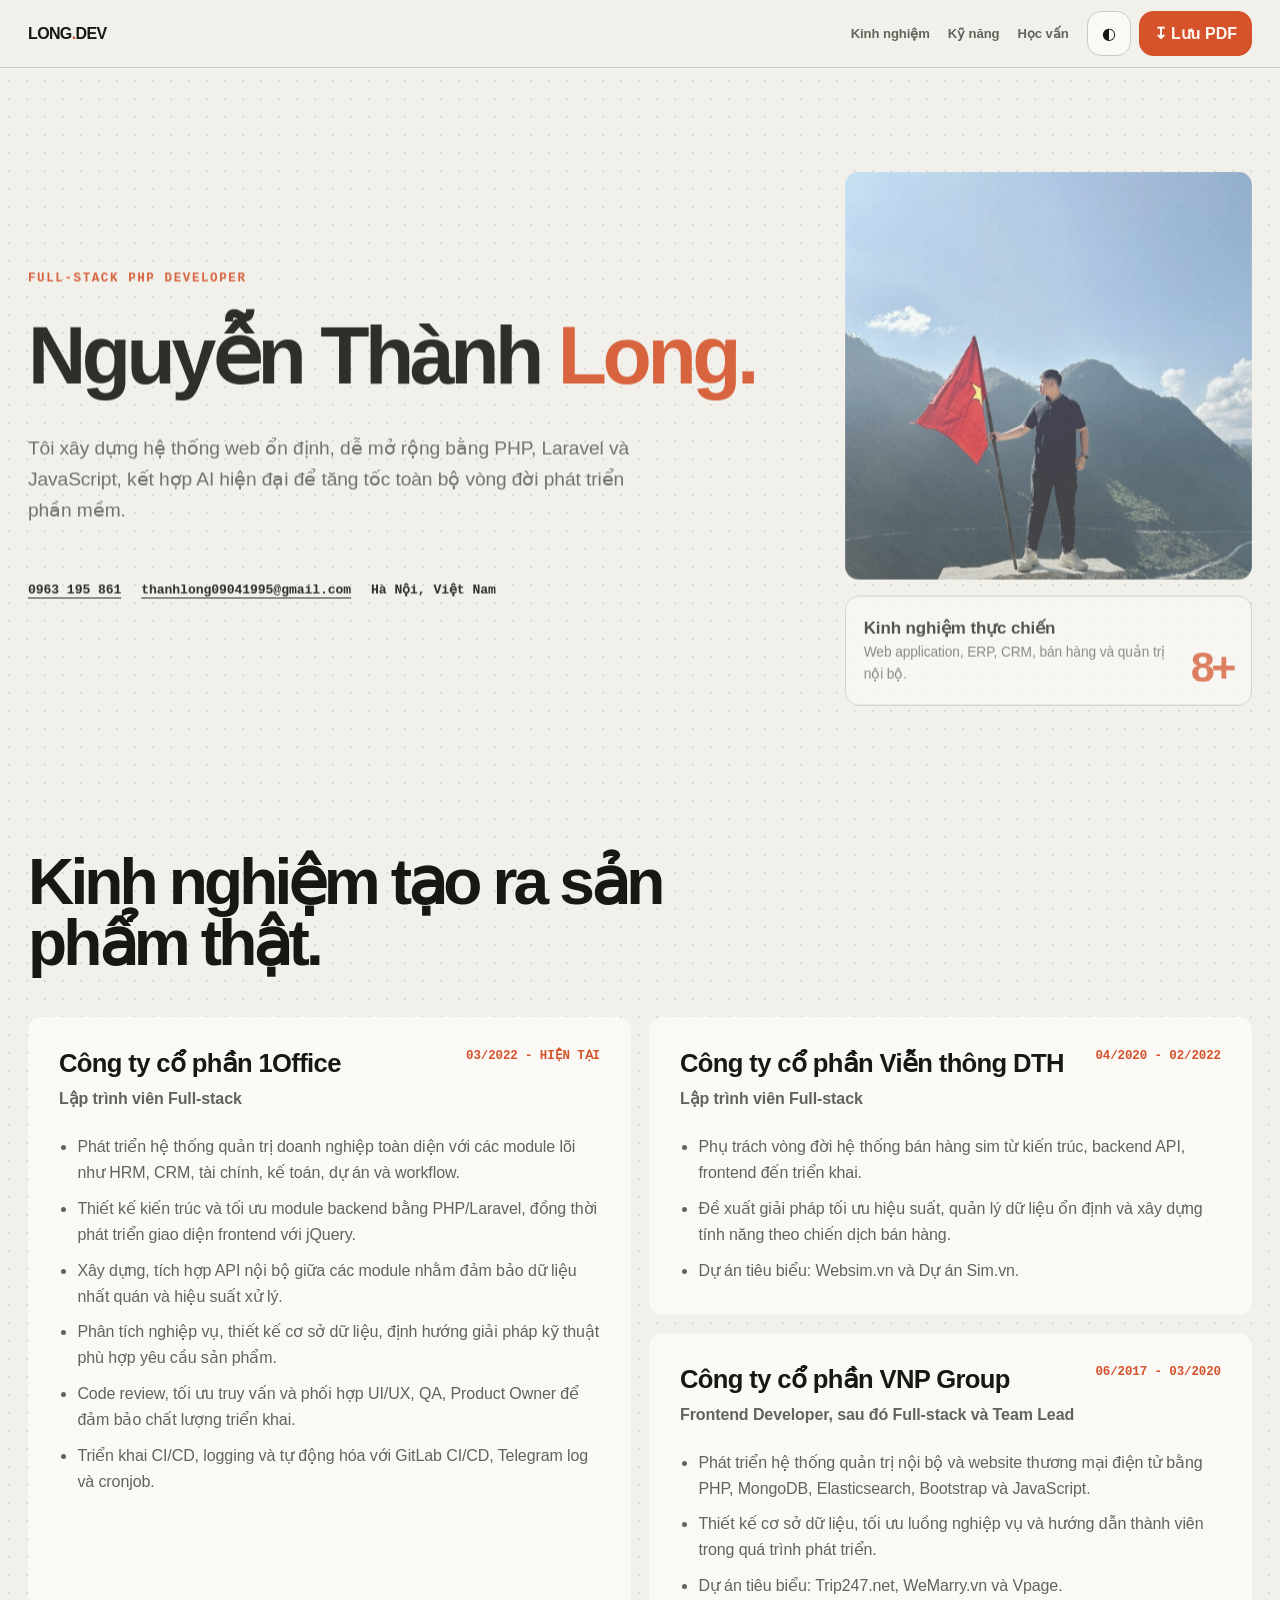
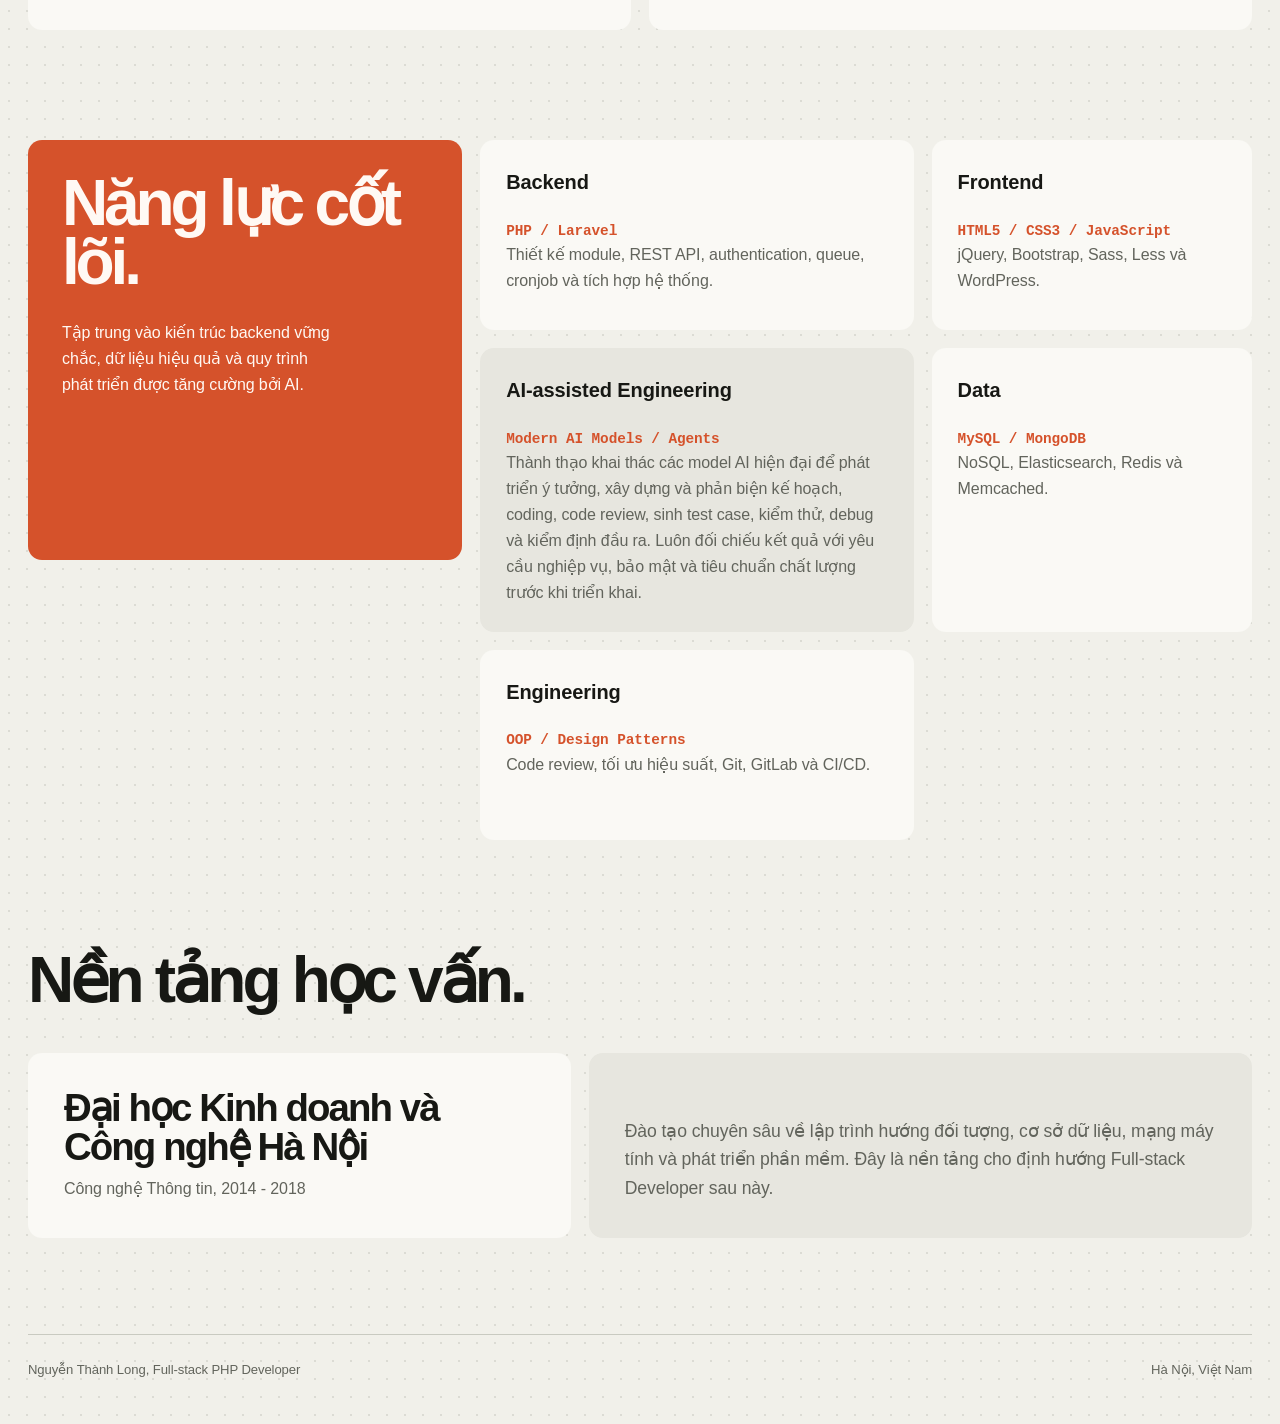
==== commit 5baa2fb7: "Split CV assets and fix one-page PDF" ====
--- a/index.html
+++ b/index.html
@@ -1,342 +1 @@
-<!doctype html>
-<html lang="vi">
-<head>
-  <meta charset="utf-8">
-  <meta name="viewport" content="width=device-width, initial-scale=1">
-  <meta name="description" content="CV Nguyễn Thành Long - Full-stack PHP/Laravel Developer với hơn 8 năm kinh nghiệm phát triển sản phẩm web.">
-  <meta name="theme-color" content="#11120f">
-  <title>Nguyễn Thành Long | Full-stack PHP Developer</title>
-  <style>
-    :root {
-      color-scheme: light dark;
-      --bg: #f1f0ea;
-      --surface: #faf9f5;
-      --surface-2: #e7e6df;
-      --ink: #171814;
-      --muted: #62645c;
-      --line: #c9cac1;
-      --accent: #d5522b;
-      --accent-ink: #fff9f4;
-      --radius: 14px;
-      --shadow: 0 28px 80px rgba(37, 39, 31, .12);
-    }
-    @media (prefers-color-scheme: dark) {
-      :root {
-        --bg: #11120f;
-        --surface: #191a16;
-        --surface-2: #22231e;
-        --ink: #eeeee8;
-        --muted: #a9aba1;
-        --line: #383a32;
-        --accent: #e76a41;
-        --accent-ink: #17100d;
-        --shadow: 0 28px 80px rgba(0, 0, 0, .28);
-      }
-    }
-    [data-theme="light"] {
-      color-scheme: light;
-      --bg: #f1f0ea; --surface: #faf9f5; --surface-2: #e7e6df; --ink: #171814;
-      --muted: #62645c; --line: #c9cac1; --accent: #d5522b; --accent-ink: #fff9f4;
-      --shadow: 0 28px 80px rgba(37, 39, 31, .12);
-    }
-    [data-theme="dark"] {
-      color-scheme: dark;
-      --bg: #11120f; --surface: #191a16; --surface-2: #22231e; --ink: #eeeee8;
-      --muted: #a9aba1; --line: #383a32; --accent: #e76a41; --accent-ink: #17100d;
-      --shadow: 0 28px 80px rgba(0, 0, 0, .28);
-    }
-    * { box-sizing: border-box; }
-    html { scroll-behavior: smooth; }
-    body {
-      margin: 0;
-      background-color: var(--bg);
-      background-image: radial-gradient(color-mix(in srgb, var(--line) 55%, transparent) .75px, transparent .75px);
-      background-size: 18px 18px;
-      color: var(--ink);
-      font-family: "Segoe UI Variable Display", "Aptos", "Helvetica Neue", Arial, sans-serif;
-      line-height: 1.55;
-      transition: background-color .25s ease, color .25s ease;
-    }
-    button, a { font: inherit; }
-    a { color: inherit; }
-    a:focus-visible, button:focus-visible { outline: 3px solid var(--accent); outline-offset: 4px; }
-    .skip { position: fixed; top: 12px; left: 12px; transform: translateY(-150%); background: var(--accent); color: var(--accent-ink); padding: 10px 14px; z-index: 10; border-radius: var(--radius); }
-    .skip:focus { transform: translateY(0); }
-    .topbar {
-      position: sticky; top: 0; z-index: 5; height: 68px;
-      display: flex; align-items: center; justify-content: space-between;
-      max-width: 1280px; margin: auto; padding: 0 28px;
-      background: color-mix(in srgb, var(--bg) 92%, transparent);
-      backdrop-filter: blur(16px); border-bottom: 1px solid var(--line);
-    }
-    .brand { font-weight: 850; letter-spacing: -.04em; text-decoration: none; }
-    .brand span { color: var(--accent); }
-    .header-tools, .actions, .nav { display: flex; align-items: center; gap: 18px; }
-    .nav a { color: var(--muted); font-size: .82rem; font-weight: 650; text-decoration: none; }
-    .nav a:hover { color: var(--ink); }
-    .actions { gap: 8px; }
-    .icon-btn, .print-btn {
-      min-height: 42px; border: 1px solid var(--line); border-radius: var(--radius);
-      background: var(--surface); color: var(--ink); cursor: pointer; padding: 9px 14px;
-      transition: transform .2s ease, border-color .2s ease, background .2s ease;
-    }
-    .icon-btn:hover, .print-btn:hover { border-color: var(--accent); transform: translateY(-2px); }
-    .icon-btn:active, .print-btn:active { transform: translateY(1px); }
-    .print-btn { background: var(--accent); color: var(--accent-ink); border-color: var(--accent); font-weight: 700; white-space: nowrap; }
-    main { max-width: 1280px; margin: auto; padding: 54px 28px 96px; }
-    .hero {
-      min-height: 620px; display: grid; grid-template-columns: minmax(0, 1.55fr) minmax(300px, .85fr);
-      gap: clamp(30px, 6vw, 74px); align-items: center;
-    }
-    .intro { padding: clamp(24px, 3vw, 42px) 0; display: flex; min-width: 0; flex-direction: column; justify-content: center; overflow: hidden; position: relative; }
-    .profile-panel { padding: 0; display: grid; grid-template-rows: 1fr auto; gap: 16px; }
-    .intro > * { position: relative; z-index: 1; }
-    .eyebrow { margin: 0 0 30px; color: var(--accent); font: 700 .78rem/1.2 Consolas, monospace; text-transform: uppercase; letter-spacing: .16em; }
-    h1 { margin: 0; max-width: 820px; font-size: clamp(3.2rem, 6.3vw, 6.3rem); line-height: .92; letter-spacing: -.07em; font-weight: 850; }
-    h1 strong { display: inline; color: var(--accent); font-weight: inherit; }
-    .summary { margin: 38px 0 0; max-width: 58ch; font-size: clamp(1rem, 1.5vw, 1.25rem); color: var(--muted); }
-    .hero-meta { display: flex; flex-wrap: wrap; gap: 10px 20px; margin-top: 56px; font: 600 .82rem/1.3 Consolas, monospace; }
-    .hero-meta a { text-decoration-thickness: 1px; text-underline-offset: 4px; }
-    .portrait {
-      width: 100%; aspect-ratio: 1; border-radius: var(--radius); overflow: hidden; position: relative;
-      background: var(--surface-2);
-    }
-    .portrait img { width: 100%; height: 100%; position: absolute; inset: 0; display: block; object-fit: cover; object-position: 58% 50%; filter: saturate(.88) contrast(1.04); }
-    .portrait::after { content: ""; position: absolute; inset: 0; pointer-events: none; background: linear-gradient(to top, rgba(17, 18, 15, .2), transparent 45%); box-shadow: inset 0 0 0 1px rgba(255, 255, 255, .12); }
-    .status { display: grid; grid-template-columns: 1fr auto; gap: 14px; align-items: end; border: 1px solid var(--line); border-radius: var(--radius); background: var(--surface); padding: 18px; }
-    .status p { margin: 0; color: var(--muted); font-size: .86rem; }
-    .status strong { display: block; color: var(--ink); font-size: 1.06rem; }
-    .status .years { color: var(--accent); font-size: 2.7rem; line-height: .9; letter-spacing: -.08em; font-weight: 850; }
-    section:not(.hero) { padding-top: 110px; }
-    .section-title { margin: 0 0 42px; max-width: 760px; font-size: clamp(2.4rem, 5vw, 5.6rem); line-height: .96; letter-spacing: -.06em; }
-    .timeline { display: grid; grid-template-columns: 1fr 1fr; gap: 18px; }
-    .job { background: var(--surface); border-radius: var(--radius); padding: 30px; border: 1px solid transparent; transition: transform .25s ease, border-color .25s ease; }
-    .job:first-child { grid-row: span 2; }
-    .job:hover { transform: translateY(-4px); border-color: var(--accent); }
-    .job-head { display: flex; justify-content: space-between; gap: 24px; align-items: start; }
-    .job h3 { margin: 0; font-size: clamp(1.35rem, 2vw, 2rem); line-height: 1.1; letter-spacing: -.035em; }
-    .period { flex: none; color: var(--accent); font: 700 .78rem/1.4 Consolas, monospace; }
-    .role { color: var(--muted); margin: 8px 0 22px; font-weight: 650; }
-    .job ul { margin: 0; padding-left: 1.15rem; color: var(--muted); }
-    .job li + li { margin-top: 10px; }
-    .skills-layout { display: grid; grid-template-columns: .72fr 1.28fr; gap: 18px; align-items: start; }
-    .skill-lead { min-height: 420px; padding: 34px; border-radius: var(--radius); background: var(--accent); color: var(--accent-ink); position: sticky; top: 92px; }
-    .skill-lead h2 { margin: 0; font-size: clamp(2.8rem, 5vw, 5rem); line-height: .92; letter-spacing: -.065em; }
-    .skill-lead p { margin: 28px 0 0; max-width: 31ch; }
-    .skill-grid { display: grid; grid-template-columns: 1.15fr .85fr; gap: 18px; }
-    .skill { min-height: 190px; padding: 26px; border-radius: var(--radius); background: var(--surface); }
-    .skill:nth-child(3n) { background: var(--surface-2); }
-    .skill h3 { margin: 0 0 18px; font-size: 1.25rem; }
-    .skill p { margin: 0; color: var(--muted); }
-    .skill code { color: var(--accent); font: 700 .9rem Consolas, monospace; }
-    .education { display: grid; grid-template-columns: .9fr 1.1fr; gap: 18px; }
-    .edu-main, .edu-note { padding: 36px; border-radius: var(--radius); background: var(--surface); }
-    .edu-main h3 { margin: 0 0 10px; font-size: clamp(1.8rem, 3vw, 3.2rem); line-height: 1; letter-spacing: -.05em; }
-    .edu-main p, .edu-note p { color: var(--muted); margin: 10px 0 0; }
-    .edu-note { background: var(--surface-2); display: flex; align-items: end; font-size: 1.1rem; }
-    footer { max-width: 1280px; margin: auto; padding: 0 28px 44px; }
-    .footer-inner { border-top: 1px solid var(--line); padding-top: 24px; display: flex; justify-content: space-between; gap: 20px; color: var(--muted); font-size: .82rem; }
-    .reveal { animation: reveal .72s cubic-bezier(.16, 1, .3, 1) both; }
-    .reveal:nth-child(2) { animation-delay: .1s; }
-    @keyframes reveal { from { opacity: 0; transform: translateY(24px); } to { opacity: 1; transform: none; } }
-    @media (max-width: 860px) {
-      .topbar { padding-inline: 16px; }
-      .nav { display: none; }
-      main { padding: 24px 16px 72px; }
-      .hero, .timeline, .skills-layout, .education { grid-template-columns: 1fr; min-height: auto; }
-      .intro { min-height: auto; padding: 32px 0; }
-      .profile-panel { grid-template-columns: .85fr 1.15fr; grid-template-rows: none; }
-      .job:first-child { grid-row: auto; }
-      .skill-lead { min-height: auto; position: static; }
-      section:not(.hero) { padding-top: 80px; }
-    }
-    @media (max-width: 600px) {
-      .brand { max-width: 120px; line-height: 1.05; }
-      .header-tools { gap: 8px; }
-      .print-btn span { display: inline; }
-      .icon-btn, .print-btn { min-height: 44px; padding: 8px 12px; }
-      h1 { font-size: clamp(2.65rem, 13vw, 3.7rem); }
-      .summary { margin-top: 24px; }
-      .hero-meta { margin-top: 30px; flex-direction: column; }
-      .profile-panel, .skill-grid { grid-template-columns: 1fr; }
-      .job-head { display: block; }
-      .period { display: block; margin-top: 10px; }
-      .footer-inner { flex-direction: column; }
-    }
-    @media (prefers-reduced-motion: reduce) {
-      html { scroll-behavior: auto; }
-      *, *::before, *::after { animation-duration: .01ms !important; animation-iteration-count: 1 !important; transition-duration: .01ms !important; }
-    }
-    @media print {
-      :root, [data-theme] { color-scheme: light; --bg: #fff; --surface: #fff; --surface-2: #f3f3ef; --ink: #111; --muted: #3f403b; --line: #c7c7c0; --accent: #b83c1e; --accent-ink: #fff; --shadow: none; }
-      @page { size: A4 portrait; margin: 7mm; }
-      html, body { width: 100%; background: #fff !important; }
-      body { font-size: 7pt; line-height: 1.28; background-image: none; print-color-adjust: exact; -webkit-print-color-adjust: exact; }
-      .topbar, footer, .skip { display: none !important; }
-      main { width: 100%; max-width: none; padding: 0; }
-      .hero { min-height: 0; grid-template-columns: 1fr 39mm; gap: 5mm; align-items: center; }
-      .intro, .profile-panel, .job, .skill, .skill-lead, .edu-main, .edu-note { box-shadow: none; break-inside: avoid; }
-      .intro { min-height: 0; padding: 1mm 0; }
-      .eyebrow { margin-bottom: 3mm; font-size: 7pt; }
-      h1 { font-size: 29pt; line-height: .92; }
-      .summary { max-width: 70ch; margin-top: 3mm; font-size: 8pt; }
-      .hero-meta { margin-top: 4mm; gap: 2mm 5mm; font-size: 6.5pt; }
-      .profile-panel { display: block; }
-      .portrait { width: 39mm; height: 39mm; aspect-ratio: 1; border: 1px solid var(--line); }
-      .status { margin-top: 2mm; padding: 2.5mm; gap: 2mm; }
-      .status p { font-size: 6.3pt; }
-      .status strong { font-size: 7pt; }
-      .status .years { font-size: 18pt; }
-      section:not(.hero) { padding-top: 5mm; }
-      .section-title { margin-bottom: 2.5mm; font-size: 15pt; line-height: 1; }
-      .timeline { grid-template-columns: 1.25fr 1fr 1fr; gap: 2.5mm; align-items: stretch; }
-      .job, .job:first-child { grid-row: auto; padding: 3mm; border: 1px solid var(--line); }
-      .job-head { display: block; }
-      .job h3 { font-size: 9pt; }
-      .period { display: block; margin-top: 1mm; font-size: 6pt; }
-      .role { margin: 1mm 0 2mm; font-size: 6.5pt; }
-      .job ul { margin: 0; padding-left: 3.2mm; columns: auto; }
-      .job li + li { margin-top: 1mm; }
-      .skills-layout { grid-template-columns: 38mm 1fr; gap: 2.5mm; align-items: stretch; }
-      .skill-lead { position: static; min-height: 0; padding: 3mm; }
-      .skill-lead h2 { font-size: 16pt; }
-      .skill-lead p { margin-top: 3mm; }
-      .skill-grid { grid-template-columns: repeat(2, 1fr); gap: 2mm; }
-      .skill { min-height: 0; padding: 2.5mm; border: 1px solid var(--line); }
-      .skill h3 { margin-bottom: 1mm; font-size: 8pt; }
-      .skill p, .skill code { font-size: 6.3pt; }
-      .skill:nth-child(3) { grid-column: span 2; }
-      .education { grid-template-columns: .9fr 1.1fr; gap: 2.5mm; }
-      .edu-main, .edu-note { padding: 3mm; border: 1px solid var(--line); font-size: 6.5pt; }
-      .edu-main h3 { margin-bottom: 1mm; font-size: 10pt; }
-      .edu-main p, .edu-note p { margin-top: 1mm; }
-    }
-  </style>
-</head>
-<body>
-  <a class="skip" href="#content">Bỏ qua điều hướng</a>
-  <header class="topbar">
-    <a class="brand" href="#content" aria-label="Về đầu trang">LONG<span>.</span>DEV</a>
-    <div class="header-tools">
-      <nav class="nav" aria-label="Điều hướng chính">
-        <a href="#kinh-nghiem">Kinh nghiệm</a>
-        <a href="#ky-nang">Kỹ năng</a>
-        <a href="#hoc-van">Học vấn</a>
-      </nav>
-      <div class="actions">
-      <button class="icon-btn" id="themeToggle" type="button" aria-label="Đổi giao diện sáng tối" title="Đổi giao diện">◐</button>
-      <button class="print-btn" type="button" onclick="window.print()" aria-label="In hoặc lưu CV thành PDF">↧ <span>Lưu PDF</span></button>
-      </div>
-    </div>
-  </header>
-
-  <main id="content">
-    <section class="hero" aria-labelledby="hero-title">
-      <article class="intro reveal">
-        <div>
-          <p class="eyebrow">Full-stack PHP Developer</p>
-          <h1 id="hero-title">Nguyễn Thành <strong>Long.</strong></h1>
-          <p class="summary">Tôi xây dựng hệ thống web ổn định, dễ mở rộng bằng PHP, Laravel và JavaScript, kết hợp AI hiện đại để tăng tốc toàn bộ vòng đời phát triển phần mềm.</p>
-        </div>
-        <div class="hero-meta">
-          <a href="tel:0963195861">0963 195 861</a>
-          <a href="mailto:thanhlong09041995@gmail.com">thanhlong09041995@gmail.com</a>
-          <span>Hà Nội, Việt Nam</span>
-        </div>
-      </article>
-
-      <aside class="profile-panel reveal" aria-label="Thông tin nhanh">
-        <div class="portrait">
-          <img src="Image/anhdaidien.jpg" alt="Nguyễn Thành Long đứng trên núi và cầm lá cờ Việt Nam" width="960" height="960" fetchpriority="high">
-        </div>
-        <div class="status">
-          <p><strong>Kinh nghiệm thực chiến</strong>Web application, ERP, CRM, bán hàng và quản trị nội bộ.</p>
-          <div class="years" aria-label="Hơn 8 năm kinh nghiệm">8+</div>
-        </div>
-      </aside>
-    </section>
-
-    <section id="kinh-nghiem" aria-labelledby="experience-title">
-      <h2 class="section-title" id="experience-title">Kinh nghiệm tạo ra sản phẩm thật.</h2>
-      <div class="timeline">
-        <article class="job">
-          <div class="job-head"><h3>Công ty cổ phần 1Office</h3><span class="period">03/2022 - HIỆN TẠI</span></div>
-          <p class="role">Lập trình viên Full-stack</p>
-          <ul>
-            <li>Phát triển hệ thống quản trị doanh nghiệp toàn diện với các module lõi như HRM, CRM, tài chính, kế toán, dự án và workflow.</li>
-            <li>Thiết kế kiến trúc và tối ưu module backend bằng PHP/Laravel, đồng thời phát triển giao diện frontend với jQuery.</li>
-            <li>Xây dựng, tích hợp API nội bộ giữa các module nhằm đảm bảo dữ liệu nhất quán và hiệu suất xử lý.</li>
-            <li>Phân tích nghiệp vụ, thiết kế cơ sở dữ liệu, định hướng giải pháp kỹ thuật phù hợp yêu cầu sản phẩm.</li>
-            <li>Code review, tối ưu truy vấn và phối hợp UI/UX, QA, Product Owner để đảm bảo chất lượng triển khai.</li>
-            <li>Triển khai CI/CD, logging và tự động hóa với GitLab CI/CD, Telegram log và cronjob.</li>
-          </ul>
-        </article>
-        <article class="job">
-          <div class="job-head"><h3>Công ty cổ phần Viễn thông DTH</h3><span class="period">04/2020 - 02/2022</span></div>
-          <p class="role">Lập trình viên Full-stack</p>
-          <ul>
-            <li>Phụ trách vòng đời hệ thống bán hàng sim từ kiến trúc, backend API, frontend đến triển khai.</li>
-            <li>Đề xuất giải pháp tối ưu hiệu suất, quản lý dữ liệu ổn định và xây dựng tính năng theo chiến dịch bán hàng.</li>
-            <li>Dự án tiêu biểu: Websim.vn và Dự án Sim.vn.</li>
-          </ul>
-        </article>
-        <article class="job">
-          <div class="job-head"><h3>Công ty cổ phần VNP Group</h3><span class="period">06/2017 - 03/2020</span></div>
-          <p class="role">Frontend Developer, sau đó Full-stack và Team Lead</p>
-          <ul>
-            <li>Phát triển hệ thống quản trị nội bộ và website thương mại điện tử bằng PHP, MongoDB, Elasticsearch, Bootstrap và JavaScript.</li>
-            <li>Thiết kế cơ sở dữ liệu, tối ưu luồng nghiệp vụ và hướng dẫn thành viên trong quá trình phát triển.</li>
-            <li>Dự án tiêu biểu: Trip247.net, WeMarry.vn và Vpage.</li>
-          </ul>
-        </article>
-      </div>
-    </section>
-
-    <section class="skills-layout" id="ky-nang" aria-labelledby="skills-title">
-      <div class="skill-lead">
-        <h2 id="skills-title">Năng lực cốt lõi.</h2>
-        <p>Tập trung vào kiến trúc backend vững chắc, dữ liệu hiệu quả và quy trình phát triển được tăng cường bởi AI.</p>
-      </div>
-      <div class="skill-grid">
-        <article class="skill"><h3>Backend</h3><p><code>PHP / Laravel</code><br>Thiết kế module, REST API, authentication, queue, cronjob và tích hợp hệ thống.</p></article>
-        <article class="skill"><h3>Frontend</h3><p><code>HTML5 / CSS3 / JavaScript</code><br>jQuery, Bootstrap, Sass, Less và WordPress.</p></article>
-        <article class="skill"><h3>AI-assisted Engineering</h3><p><code>Modern AI Models / Agents</code><br>Thành thạo khai thác các model AI hiện đại để phát triển ý tưởng, xây dựng và phản biện kế hoạch, coding, code review, sinh test case, kiểm thử, debug và kiểm định đầu ra. Luôn đối chiếu kết quả với yêu cầu nghiệp vụ, bảo mật và tiêu chuẩn chất lượng trước khi triển khai.</p></article>
-        <article class="skill"><h3>Data</h3><p><code>MySQL / MongoDB</code><br>NoSQL, Elasticsearch, Redis và Memcached.</p></article>
-        <article class="skill"><h3>Engineering</h3><p><code>OOP / Design Patterns</code><br>Code review, tối ưu hiệu suất, Git, GitLab và CI/CD.</p></article>
-      </div>
-    </section>
-
-    <section id="hoc-van" aria-labelledby="education-title">
-      <h2 class="section-title" id="education-title">Nền tảng học vấn.</h2>
-      <div class="education">
-        <article class="edu-main">
-          <h3>Đại học Kinh doanh và Công nghệ Hà Nội</h3>
-          <p>Công nghệ Thông tin, 2014 - 2018</p>
-        </article>
-        <aside class="edu-note">
-          <p>Đào tạo chuyên sâu về lập trình hướng đối tượng, cơ sở dữ liệu, mạng máy tính và phát triển phần mềm. Đây là nền tảng cho định hướng Full-stack Developer sau này.</p>
-        </aside>
-      </div>
-    </section>
-  </main>
-
-  <footer>
-    <div class="footer-inner"><span>Nguyễn Thành Long, Full-stack PHP Developer</span><span>Hà Nội, Việt Nam</span></div>
-  </footer>
-
-  <script>
-    (() => {
-      const root = document.documentElement;
-      const button = document.getElementById('themeToggle');
-      const saved = localStorage.getItem('cv-theme');
-      if (saved === 'light' || saved === 'dark') root.dataset.theme = saved;
-      button.addEventListener('click', () => {
-        const current = root.dataset.theme || (matchMedia('(prefers-color-scheme: dark)').matches ? 'dark' : 'light');
-        const next = current === 'dark' ? 'light' : 'dark';
-        root.dataset.theme = next;
-        localStorage.setItem('cv-theme', next);
-      });
-    })();
-  </script>
-</body>
-</html>
+<!doctype html><html lang=vi><head><meta charset=utf-8><meta name=viewport content=width=device-width,initial-scale=1><meta http-equiv=refresh content=0;url=cv/php.html><title>CV Nguyễn Thành Long</title></head><body><p><a href=cv/php.html>Xem CV Nguyễn Thành Long</a></p></body></html>
